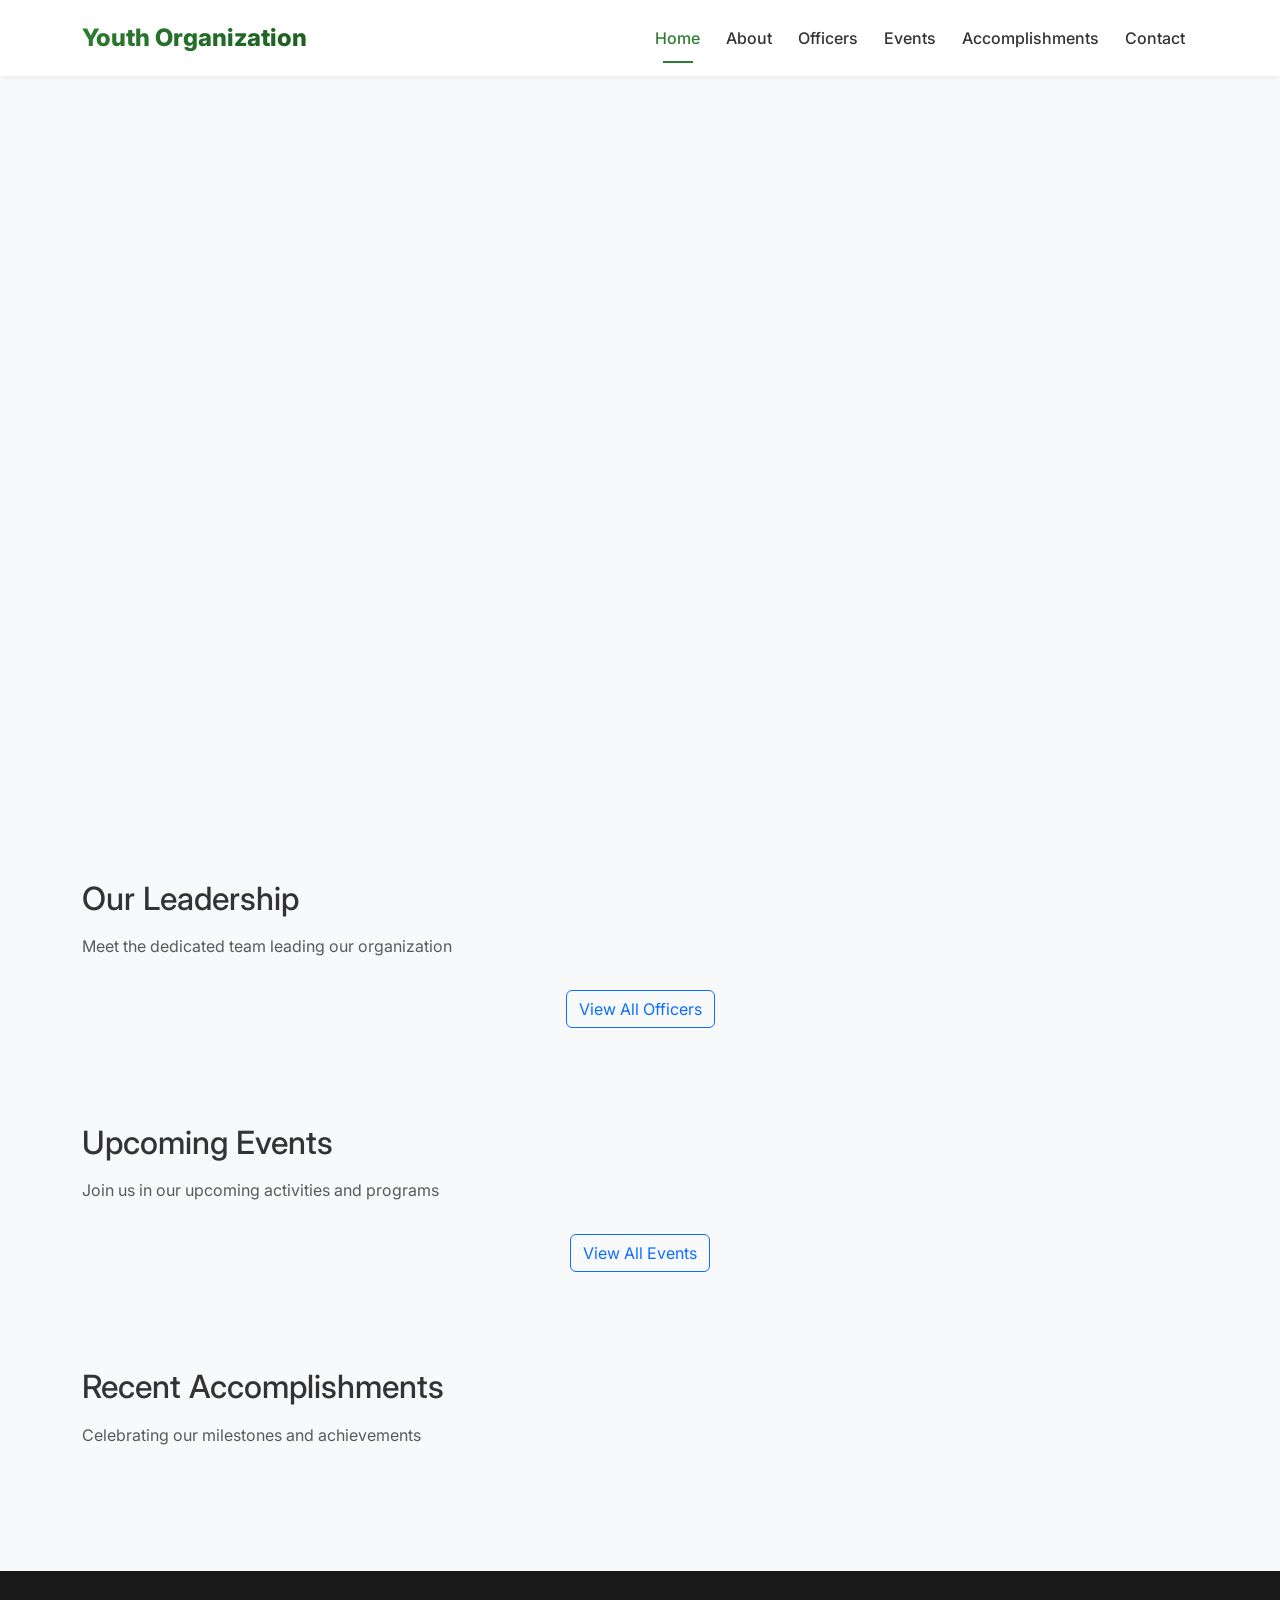
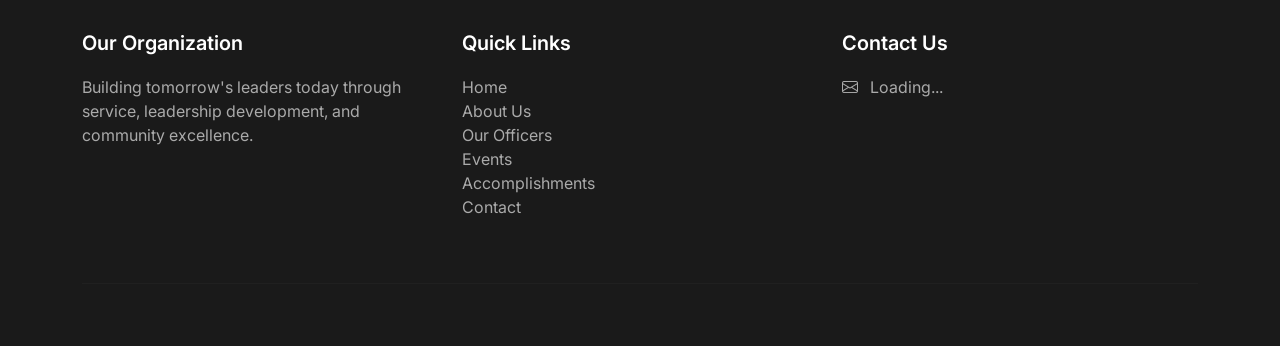
==== index.html @ 24eb082f "Initial website - SVHYO Public Site with 14 officers, 2 events, 1 accomplishment" ====
<!DOCTYPE html>
<html lang="en">
<head>
    <meta charset="UTF-8">
    <meta name="viewport" content="width=device-width, initial-scale=1.0">
    <title id="siteTitle">Youth Organization - Official Website</title>
    <meta name="description" content="Official website of the Youth Organization - Building tomorrow's leaders today">
    <meta name="keywords" content="youth organization, community service, leadership development">
    
    <!-- Bootstrap CSS -->
    <link href="https://cdn.jsdelivr.net/npm/bootstrap@5.1.3/dist/css/bootstrap.min.css" rel="stylesheet">
    <!-- Bootstrap Icons -->
    <link href="https://cdn.jsdelivr.net/npm/bootstrap-icons@1.8.1/font/bootstrap-icons.css" rel="stylesheet">
    <!-- Google Fonts -->
    <link href="https://fonts.googleapis.com/css2?family=Inter:wght@300;400;500;600;700;800&display=swap" rel="stylesheet">
    <!-- Custom CSS -->
    <link href="css/style.css" rel="stylesheet">
</head>
<body>
    <!-- Navigation -->
    <nav class="navbar navbar-expand-lg fixed-top">
        <div class="container">
            <a class="navbar-brand" href="index.html" id="siteBrand">Youth Organization</a>
            <button class="navbar-toggler" type="button" data-bs-toggle="collapse" data-bs-target="#navbarNav">
                <span class="navbar-toggler-icon"></span>
            </button>
            <div class="collapse navbar-collapse" id="navbarNav">
                <ul class="navbar-nav ms-auto">
                    <li class="nav-item"><a class="nav-link active" href="index.html">Home</a></li>
                    <li class="nav-item"><a class="nav-link" href="about.html">About</a></li>
                    <li class="nav-item"><a class="nav-link" href="officers.html">Officers</a></li>
                    <li class="nav-item"><a class="nav-link" href="events.html">Events</a></li>
                    <li class="nav-item"><a class="nav-link" href="accomplishments.html">Accomplishments</a></li>
                    <li class="nav-item"><a class="nav-link" href="contact.html">Contact</a></li>
                </ul>
            </div>
        </div>
    </nav>

    <!-- Hero Section -->
    <section class="hero-section">
        <div class="container text-center">
            <h1 class="display-3 fw-bold mb-4 animate-on-scroll" id="heroTitle">Welcome to Our Organization</h1>
            <p class="lead mb-4 animate-on-scroll" style="max-width: 700px; margin: 0 auto;">Building tomorrow's leaders today through service, leadership development, and community excellence.</p>
            <div class="animate-on-scroll">
                <a href="about.html" class="btn btn-light btn-lg me-3">Learn More</a>
                <a href="contact.html" class="btn btn-outline-light btn-lg">Contact Us</a>
            </div>
        </div>
    </section>

    <!-- Stats Section -->
    <section class="container py-5">
        <div class="row text-center">
            <div class="col-md-3 col-6 mb-4 animate-on-scroll">
                <div class="display-4 fw-bold text-success" id="officerCount">0</div>
                <div class="text-muted">Active Officers</div>
            </div>
            <div class="col-md-3 col-6 mb-4 animate-on-scroll">
                <div class="display-4 fw-bold text-success" id="eventCount">0</div>
                <div class="text-muted">Upcoming Events</div>
            </div>
            <div class="col-md-3 col-6 mb-4 animate-on-scroll">
                <div class="display-4 fw-bold text-success" id="accomplishmentCount">0</div>
                <div class="text-muted">Accomplishments</div>
            </div>
            <div class="col-md-3 col-6 mb-4 animate-on-scroll">
                <div class="display-4 fw-bold text-success">5+</div>
                <div class="text-muted">Years Active</div>
            </div>
        </div>
    </section>

    <!-- About Section -->
    <section class="bg-light py-5">
        <div class="container">
            <div class="row align-items-center">
                <div class="col-md-6 animate-on-scroll">
                    <h2 class="mb-3" id="aboutTitle">About Our Organization</h2>
                    <div class="divider" style="width: 50px; height: 3px; background: var(--primary); margin-bottom: 20px;"></div>
                    <p id="aboutText">Loading...</p>
                    <a href="about.html" class="btn btn-outline-primary mt-3">Read More</a>
                </div>
                <div class="col-md-6 animate-on-scroll">
                    <div class="bg-white rounded p-4 shadow-sm">
                        <h4>Our Mission</h4>
                        <p id="missionText">Loading...</p>
                        <h4 class="mt-4">Our Vision</h4>
                        <p id="visionText">Loading...</p>
                    </div>
                </div>
            </div>
        </div>
    </section>

    <!-- Officers Section -->
    <section class="container py-5">
        <div class="section-title">
            <h2>Our Leadership</h2>
            <div class="divider"></div>
            <p class="text-muted mt-3">Meet the dedicated team leading our organization</p>
        </div>
        <div class="row" id="officersContainer">
            <!-- Officers will be loaded here -->
        </div>
        <div class="text-center mt-3">
            <a href="officers.html" class="btn btn-outline-primary">View All Officers</a>
        </div>
    </section>

    <!-- Upcoming Events Section -->
    <section class="bg-light py-5">
        <div class="container">
            <div class="section-title">
                <h2>Upcoming Events</h2>
                <div class="divider"></div>
                <p class="text-muted mt-3">Join us in our upcoming activities and programs</p>
            </div>
            <div class="row" id="eventsContainer">
                <!-- Events will be loaded here -->
            </div>
            <div class="text-center mt-3">
                <a href="events.html" class="btn btn-outline-primary">View All Events</a>
            </div>
        </div>
    </section>

    <!-- Recent Accomplishments Section -->
    <section class="container py-5">
        <div class="section-title">
            <h2>Recent Accomplishments</h2>
            <div class="divider"></div>
            <p class="text-muted mt-3">Celebrating our milestones and achievements</p>
        </div>
        <div class="row" id="accomplishmentsContainer">
            <!-- Accomplishments will be loaded here -->
        </div>
    </section>

    <!-- Footer -->
    <footer class="footer">
        <div class="container">
            <div class="row">
                <div class="col-md-4 mb-4">
                    <h5 id="footerName">Our Organization</h5>
                    <p>Building tomorrow's leaders today through service, leadership development, and community excellence.</p>
                </div>
                <div class="col-md-4 mb-4">
                    <h5>Quick Links</h5>
                    <ul class="list-unstyled">
                        <li><a href="index.html">Home</a></li>
                        <li><a href="about.html">About Us</a></li>
                        <li><a href="officers.html">Our Officers</a></li>
                        <li><a href="events.html">Events</a></li>
                        <li><a href="accomplishments.html">Accomplishments</a></li>
                        <li><a href="contact.html">Contact</a></li>
                    </ul>
                </div>
                <div class="col-md-4 mb-4">
                    <h5>Contact Us</h5>
                    <ul class="list-unstyled" id="contactInfo">
                        <li><i class="bi bi-envelope me-2"></i> Loading...</li>
                    </ul>
                    <div class="social-links mt-3" id="socialLinks"></div>
                </div>
            </div>
            <hr class="mt-4" style="border-color: #333;">
            <div class="text-center pt-3">
                <p class="mb-0" id="copyright"></p>
            </div>
        </div>
    </footer>

    <!-- Scroll to Top Button -->
    <button class="scroll-top" id="scrollTop">
        <i class="bi bi-arrow-up"></i>
    </button>

    <!-- Bootstrap JS -->
    <script src="https://cdn.jsdelivr.net/npm/bootstrap@5.1.3/dist/js/bootstrap.bundle.min.js"></script>
    <!-- Custom JS -->
    <script src="js/main.js"></script>
</body>
</html>
---- css/style.css ----
/* ============================================
   MODERN PUBLIC WEBSITE - SVHYO
   ============================================ */

:root {
    --primary: #2e7d32;
    --primary-dark: #1b5e20;
    --primary-light: #4caf50;
    --primary-rgb: 46, 125, 50;
    --secondary: #ff8f00;
    --secondary-dark: #e65100;
    --dark: #1a1a1a;
    --light: #f8f9fa;
    --gray: #6c757d;
    --white: #ffffff;
    --shadow-sm: 0 2px 4px rgba(0,0,0,0.05);
    --shadow-md: 0 4px 6px rgba(0,0,0,0.07);
    --shadow-lg: 0 10px 15px rgba(0,0,0,0.1);
    --shadow-xl: 0 20px 25px -5px rgba(0,0,0,0.1);
}

* {
    margin: 0;
    padding: 0;
    box-sizing: border-box;
}

body {
    font-family: 'Inter', sans-serif;
    overflow-x: hidden;
    padding-top: 76px;
    background: var(--light);
    color: #333;
}

/* ============================================
   NAVIGATION - MODERN
   ============================================ */
.navbar {
    background: rgba(255,255,255,0.98);
    backdrop-filter: blur(10px);
    box-shadow: var(--shadow-sm);
    transition: all 0.3s ease;
    padding: 15px 0;
}

.navbar.scrolled {
    padding: 10px 0;
    box-shadow: var(--shadow-md);
}

.navbar-brand {
    font-weight: 800;
    font-size: 1.5rem;
    background: linear-gradient(135deg, var(--primary), var(--primary-dark));
    -webkit-background-clip: text;
    background-clip: text;
    color: transparent !important;
}

.navbar-brand img {
    max-height: 45px;
}

.nav-link {
    font-weight: 500;
    transition: all 0.3s;
    color: #333 !important;
    margin: 0 5px;
    position: relative;
}

.nav-link:hover {
    color: var(--primary) !important;
}

.nav-link::after {
    content: '';
    position: absolute;
    bottom: -5px;
    left: 50%;
    transform: translateX(-50%);
    width: 0;
    height: 2px;
    background: var(--primary);
    transition: width 0.3s ease;
}

.nav-link:hover::after,
.nav-link.active::after {
    width: 30px;
}

.nav-link.active {
    color: var(--primary) !important;
}

/* ============================================
   HERO SECTION - MODERN
   ============================================ */
.hero {
    position: relative;
    background: linear-gradient(135deg, var(--primary) 0%, var(--primary-dark) 100%);
    color: white;
    min-height: 80vh;
    display: flex;
    align-items: center;
    overflow: hidden;
}

.hero::before {
    content: '';
    position: absolute;
    top: 0;
    left: 0;
    right: 0;
    bottom: 0;
    background: url('data:image/svg+xml,<svg xmlns="http://www.w3.org/2000/svg" viewBox="0 0 1440 320"><path fill="rgba(255,255,255,0.1)" d="M0,96L48,112C96,128,192,160,288,160C384,160,480,128,576,122.7C672,117,768,139,864,154.7C960,171,1056,181,1152,165.3C1248,149,1344,107,1392,85.3L1440,64L1440,320L1392,320C1344,320,1248,320,1152,320C1056,320,960,320,864,320C768,320,672,320,576,320C480,320,384,320,288,320C192,320,96,320,48,320L0,320Z"></path></svg>') no-repeat bottom;
    background-size: cover;
    opacity: 0.15;
}

.hero h1 {
    font-size: 3.5rem;
    font-weight: 800;
    margin-bottom: 1.5rem;
    animation: fadeInUp 0.8s ease;
}

.hero .lead {
    font-size: 1.25rem;
    opacity: 0.95;
    animation: fadeInUp 0.8s ease 0.1s both;
}

.hero .btn-group {
    animation: fadeInUp 0.8s ease 0.2s both;
}

.btn-light {
    background: white;
    color: var(--primary);
    border: none;
    padding: 12px 30px;
    font-weight: 600;
    border-radius: 50px;
    transition: all 0.3s;
}

.btn-light:hover {
    transform: translateY(-2px);
    box-shadow: var(--shadow-lg);
    background: white;
}

.btn-outline-light {
    border: 2px solid white;
    color: white;
    padding: 10px 28px;
    font-weight: 600;
    border-radius: 50px;
    transition: all 0.3s;
}

.btn-outline-light:hover {
    background: white;
    color: var(--primary);
    transform: translateY(-2px);
}

/* ============================================
   STATS SECTION
   ============================================ */
.stats-section {
    background: white;
    padding: 60px 0;
    margin-top: -30px;
    position: relative;
    z-index: 2;
}

.stat-card {
    text-align: center;
    padding: 20px;
    background: white;
    border-radius: 20px;
    box-shadow: var(--shadow-lg);
    transition: all 0.3s;
}

.stat-card:hover {
    transform: translateY(-5px);
    box-shadow: var(--shadow-xl);
}

.stat-number {
    font-size: 2.5rem;
    font-weight: 800;
    background: linear-gradient(135deg, var(--primary), var(--primary-light));
    -webkit-background-clip: text;
    background-clip: text;
    color: transparent;
}

.stat-label {
    color: var(--gray);
    font-weight: 500;
    margin-top: 8px;
}

/* ============================================
   SECTION HEADERS
   ============================================ */
.section-header {
    text-align: center;
    margin-bottom: 50px;
}

.section-header h2 {
    font-size: 2.5rem;
    font-weight: 700;
    color: #333;
    margin-bottom: 15px;
}

.section-header .divider {
    width: 60px;
    height: 4px;
    background: linear-gradient(90deg, var(--primary), var(--primary-light));
    margin: 0 auto;
    border-radius: 2px;
}

.section-header p {
    color: var(--gray);
    margin-top: 15px;
}

/* ============================================
   OFFICER CARDS
   ============================================ */
.officer-card {
    text-align: center;
    padding: 25px 20px;
    background: white;
    border-radius: 20px;
    box-shadow: var(--shadow-md);
    transition: all 0.3s;
    height: 100%;
}

.officer-card:hover {
    transform: translateY(-5px);
    box-shadow: var(--shadow-xl);
}

.officer-avatar {
    width: 120px;
    height: 120px;
    background: linear-gradient(135deg, var(--primary), var(--primary-light));
    border-radius: 50%;
    display: flex;
    align-items: center;
    justify-content: center;
    margin: 0 auto 15px;
    transition: all 0.3s;
}

.officer-card:hover .officer-avatar {
    transform: scale(1.05);
}

.officer-avatar i {
    font-size: 3rem;
    color: white;
}

.officer-card h5 {
    font-weight: 700;
    margin-top: 15px;
    margin-bottom: 5px;
}

.officer-card .position {
    color: var(--primary);
    font-weight: 600;
    font-size: 0.85rem;
}

/* President Card */
.president-card {
    border: 2px solid var(--secondary);
    position: relative;
    overflow: hidden;
}

.president-card::before {
    content: '⭐';
    position: absolute;
    top: 10px;
    right: 10px;
    font-size: 1.5rem;
}

.president-avatar {
    background: linear-gradient(135deg, #ff8f00, #e65100);
    width: 150px;
    height: 150px;
}

/* Executive Cards */
.exec-card {
    border-left: 4px solid var(--primary);
}

/* ============================================
   EVENT CARDS
   ============================================ */
.event-card {
    background: white;
    border-radius: 20px;
    overflow: hidden;
    box-shadow: var(--shadow-md);
    transition: all 0.3s;
    height: 100%;
}

.event-card:hover {
    transform: translateY(-5px);
    box-shadow: var(--shadow-xl);
}

.event-image {
    height: 200px;
    object-fit: cover;
    width: 100%;
    transition: all 0.5s;
}

.event-card:hover .event-image {
    transform: scale(1.05);
}

.event-placeholder {
    height: 200px;
    background: linear-gradient(135deg, var(--primary-light), var(--primary));
    display: flex;
    align-items: center;
    justify-content: center;
}

.event-date {
    position: absolute;
    top: 15px;
    left: 15px;
    background: var(--primary);
    color: white;
    padding: 5px 12px;
    border-radius: 50px;
    font-size: 0.8rem;
    font-weight: 600;
}

.event-title {
    font-weight: 700;
    margin-bottom: 10px;
}

.event-description {
    color: var(--gray);
    font-size: 0.9rem;
    line-height: 1.5;
}

/* ============================================
   ACCOMPLISHMENT CARDS
   ============================================ */
.accomplishment-card {
    background: white;
    border-radius: 20px;
    overflow: hidden;
    box-shadow: var(--shadow-md);
    transition: all 0.3s;
    height: 100%;
}

.accomplishment-card:hover {
    transform: translateY(-5px);
    box-shadow: var(--shadow-xl);
}

.accomplishment-badge {
    background: linear-gradient(135deg, var(--primary), var(--primary-light));
    color: white;
    padding: 5px 12px;
    border-radius: 50px;
    font-size: 0.75rem;
    font-weight: 600;
}

/* ============================================
   CONTACT SECTION
   ============================================ */
.contact-card {
    background: white;
    border-radius: 20px;
    padding: 30px;
    box-shadow: var(--shadow-lg);
}

.contact-icon {
    width: 50px;
    height: 50px;
    background: rgba(46, 125, 50, 0.1);
    border-radius: 50%;
    display: flex;
    align-items: center;
    justify-content: center;
    margin-right: 15px;
}

.contact-icon i {
    font-size: 1.5rem;
    color: var(--primary);
}

.social-icon {
    width: 40px;
    height: 40px;
    background: var(--light);
    border-radius: 50%;
    display: inline-flex;
    align-items: center;
    justify-content: center;
    margin: 0 5px;
    transition: all 0.3s;
    color: var(--primary);
    text-decoration: none;
}

.social-icon:hover {
    background: var(--primary);
    color: white;
    transform: translateY(-3px);
}

/* ============================================
   FOOTER
   ============================================ */
.footer {
    background: #1a1a1a;
    color: #aaa;
    padding: 60px 0 30px;
    margin-top: 60px;
}

.footer h5 {
    color: white;
    margin-bottom: 20px;
    font-weight: 600;
}

.footer a {
    color: #aaa;
    text-decoration: none;
    transition: all 0.3s;
}

.footer a:hover {
    color: var(--primary);
    padding-left: 5px;
}

.social-links a {
    display: inline-flex;
    width: 38px;
    height: 38px;
    background: rgba(255,255,255,0.1);
    border-radius: 50%;
    align-items: center;
    justify-content: center;
    margin-right: 8px;
    transition: all 0.3s;
    color: white;
}

.social-links a:hover {
    background: var(--primary);
    transform: translateY(-3px);
}

/* ============================================
   SCROLL TO TOP
   ============================================ */
.scroll-top {
    position: fixed;
    bottom: 30px;
    right: 30px;
    width: 45px;
    height: 45px;
    background: var(--primary);
    color: white;
    border-radius: 50%;
    display: flex;
    align-items: center;
    justify-content: center;
    cursor: pointer;
    opacity: 0;
    visibility: hidden;
    transition: all 0.3s;
    z-index: 1000;
    border: none;
    box-shadow: var(--shadow-md);
}

.scroll-top.show {
    opacity: 1;
    visibility: visible;
}

.scroll-top:hover {
    background: var(--primary-dark);
    transform: translateY(-3px);
}

/* ============================================
   ANIMATIONS
   ============================================ */
@keyframes fadeInUp {
    from {
        opacity: 0;
        transform: translateY(30px);
    }
    to {
        opacity: 1;
        transform: translateY(0);
    }
}

.animate-on-scroll {
    opacity: 0;
    transform: translateY(30px);
    transition: all 0.6s ease;
}

.animate-on-scroll.animate {
    opacity: 1;
    transform: translateY(0);
}

/* ============================================
   RESPONSIVE
   ============================================ */
@media (max-width: 768px) {
    body {
        padding-top: 60px;
    }
    
    .hero h1 {
        font-size: 2rem;
    }
    
    .hero .lead {
        font-size: 1rem;
    }
    
    .section-header h2 {
        font-size: 1.8rem;
    }
    
    .stat-number {
        font-size: 1.8rem;
    }
    
    .navbar-brand {
        font-size: 1.2rem;
    }
    
    .officer-avatar {
        width: 80px;
        height: 80px;
    }
    
    .president-avatar {
        width: 100px;
        height: 100px;
    }
    
    .btn-light, .btn-outline-light {
        padding: 8px 20px;
        font-size: 0.9rem;
    }
}

@media (min-width: 769px) and (max-width: 1024px) {
    .hero h1 {
        font-size: 2.5rem;
    }
}
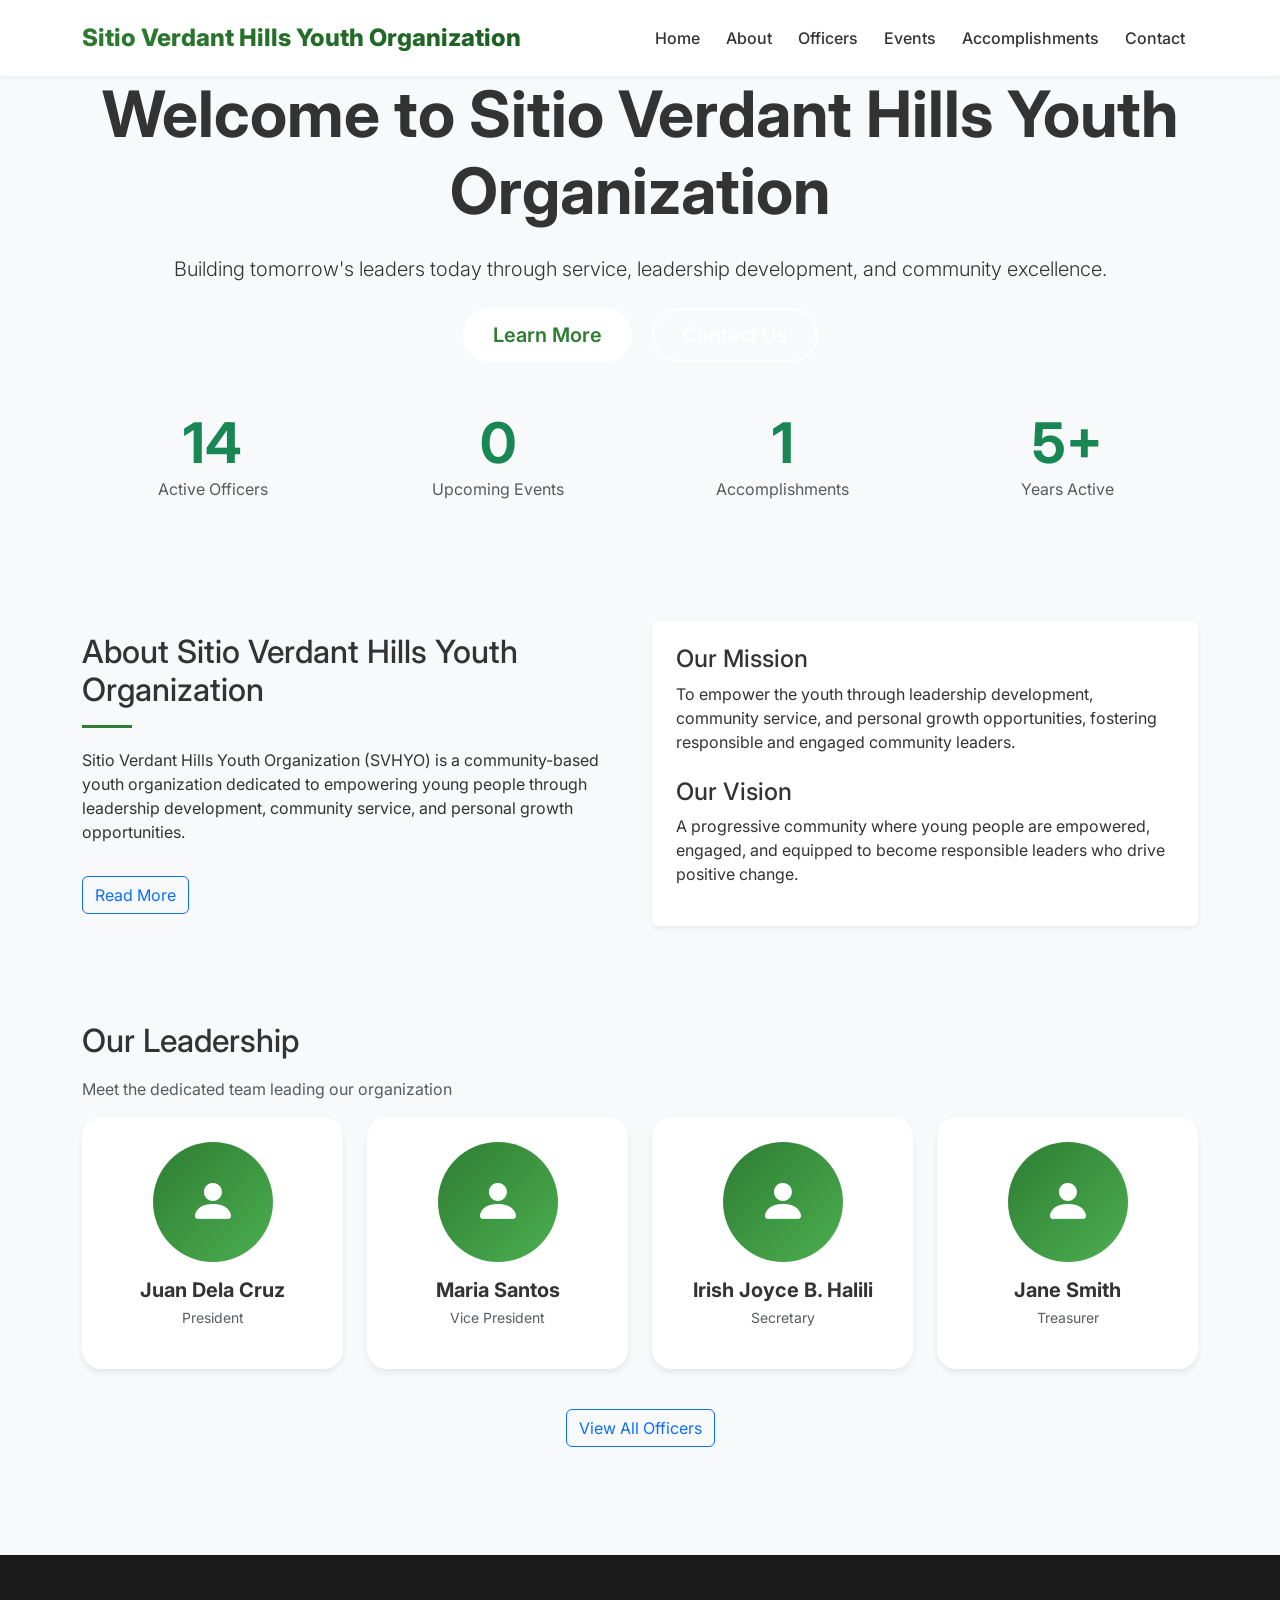
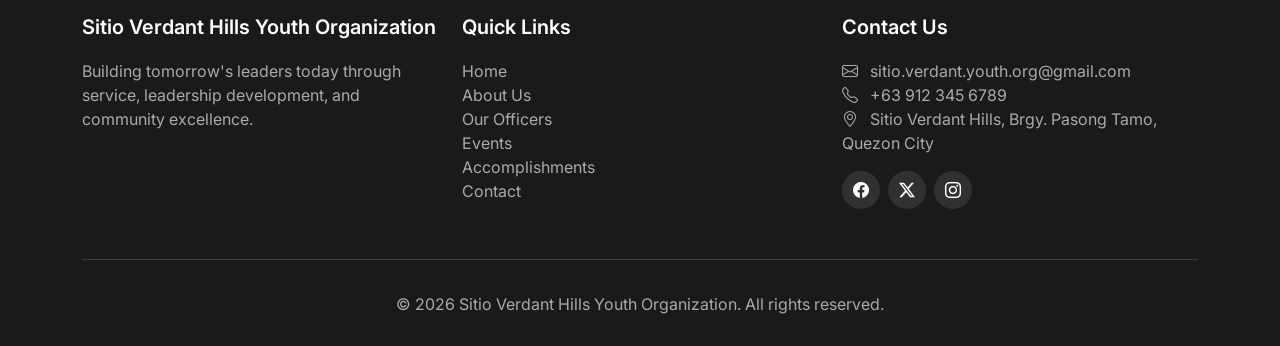
==== commit 07b828ca: "Update all pages to load data from JSON files" ====
--- a/index.html
+++ b/index.html
@@ -3,21 +3,15 @@
 <head>
     <meta charset="UTF-8">
     <meta name="viewport" content="width=device-width, initial-scale=1.0">
-    <title id="siteTitle">Youth Organization - Official Website</title>
-    <meta name="description" content="Official website of the Youth Organization - Building tomorrow's leaders today">
-    <meta name="keywords" content="youth organization, community service, leadership development">
+    <title id="siteTitle">Youth Organization</title>
+    <meta name="description" content="Official website of the Youth Organization">
     
-    <!-- Bootstrap CSS -->
     <link href="https://cdn.jsdelivr.net/npm/bootstrap@5.1.3/dist/css/bootstrap.min.css" rel="stylesheet">
-    <!-- Bootstrap Icons -->
     <link href="https://cdn.jsdelivr.net/npm/bootstrap-icons@1.8.1/font/bootstrap-icons.css" rel="stylesheet">
-    <!-- Google Fonts -->
     <link href="https://fonts.googleapis.com/css2?family=Inter:wght@300;400;500;600;700;800&display=swap" rel="stylesheet">
-    <!-- Custom CSS -->
     <link href="css/style.css" rel="stylesheet">
 </head>
 <body>
-    <!-- Navigation -->
     <nav class="navbar navbar-expand-lg fixed-top">
         <div class="container">
             <a class="navbar-brand" href="index.html" id="siteBrand">Youth Organization</a>
@@ -26,7 +20,7 @@
             </button>
             <div class="collapse navbar-collapse" id="navbarNav">
                 <ul class="navbar-nav ms-auto">
-                    <li class="nav-item"><a class="nav-link active" href="index.html">Home</a></li>
+                    <li class="nav-item"><a class="nav-link" href="index.html">Home</a></li>
                     <li class="nav-item"><a class="nav-link" href="about.html">About</a></li>
                     <li class="nav-item"><a class="nav-link" href="officers.html">Officers</a></li>
                     <li class="nav-item"><a class="nav-link" href="events.html">Events</a></li>
@@ -37,105 +31,82 @@
         </div>
     </nav>
 
-    <!-- Hero Section -->
-    <section class="hero-section">
-        <div class="container text-center">
-            <h1 class="display-3 fw-bold mb-4 animate-on-scroll" id="heroTitle">Welcome to Our Organization</h1>
-            <p class="lead mb-4 animate-on-scroll" style="max-width: 700px; margin: 0 auto;">Building tomorrow's leaders today through service, leadership development, and community excellence.</p>
-            <div class="animate-on-scroll">
-                <a href="about.html" class="btn btn-light btn-lg me-3">Learn More</a>
-                <a href="contact.html" class="btn btn-outline-light btn-lg">Contact Us</a>
-            </div>
-        </div>
-    </section>
-
-    <!-- Stats Section -->
-    <section class="container py-5">
-        <div class="row text-center">
-            <div class="col-md-3 col-6 mb-4 animate-on-scroll">
-                <div class="display-4 fw-bold text-success" id="officerCount">0</div>
-                <div class="text-muted">Active Officers</div>
-            </div>
-            <div class="col-md-3 col-6 mb-4 animate-on-scroll">
-                <div class="display-4 fw-bold text-success" id="eventCount">0</div>
-                <div class="text-muted">Upcoming Events</div>
-            </div>
-            <div class="col-md-3 col-6 mb-4 animate-on-scroll">
-                <div class="display-4 fw-bold text-success" id="accomplishmentCount">0</div>
-                <div class="text-muted">Accomplishments</div>
-            </div>
-            <div class="col-md-3 col-6 mb-4 animate-on-scroll">
-                <div class="display-4 fw-bold text-success">5+</div>
-                <div class="text-muted">Years Active</div>
-            </div>
-        </div>
-    </section>
-
-    <!-- About Section -->
-    <section class="bg-light py-5">
-        <div class="container">
-            <div class="row align-items-center">
-                <div class="col-md-6 animate-on-scroll">
-                    <h2 class="mb-3" id="aboutTitle">About Our Organization</h2>
-                    <div class="divider" style="width: 50px; height: 3px; background: var(--primary); margin-bottom: 20px;"></div>
-                    <p id="aboutText">Loading...</p>
-                    <a href="about.html" class="btn btn-outline-primary mt-3">Read More</a>
-                </div>
-                <div class="col-md-6 animate-on-scroll">
-                    <div class="bg-white rounded p-4 shadow-sm">
-                        <h4>Our Mission</h4>
-                        <p id="missionText">Loading...</p>
-                        <h4 class="mt-4">Our Vision</h4>
-                        <p id="visionText">Loading...</p>
+    <main>
+        <!-- Hero Section -->
+        <section class="hero-section">
+            <div class="container text-center">
+                <h1 class="display-3 fw-bold mb-4" id="heroTitle">Welcome to Our Organization</h1>
+                <p class="lead mb-4" id="heroText">Building tomorrow's leaders today through service, leadership development, and community excellence.</p>
+                <div>
+                    <a href="about.html" class="btn btn-light btn-lg me-3">Learn More</a>
+                    <a href="contact.html" class="btn btn-outline-light btn-lg">Contact Us</a>
+                </div>
+            </div>
+        </section>
+
+        <!-- Stats Section -->
+        <section class="container py-5">
+            <div class="row text-center">
+                <div class="col-md-3 col-6 mb-4">
+                    <div class="display-4 fw-bold text-success" id="officerCount">0</div>
+                    <div class="text-muted">Active Officers</div>
+                </div>
+                <div class="col-md-3 col-6 mb-4">
+                    <div class="display-4 fw-bold text-success" id="eventCount">0</div>
+                    <div class="text-muted">Upcoming Events</div>
+                </div>
+                <div class="col-md-3 col-6 mb-4">
+                    <div class="display-4 fw-bold text-success" id="accomplishmentCount">0</div>
+                    <div class="text-muted">Accomplishments</div>
+                </div>
+                <div class="col-md-3 col-6 mb-4">
+                    <div class="display-4 fw-bold text-success">5+</div>
+                    <div class="text-muted">Years Active</div>
+                </div>
+            </div>
+        </section>
+
+        <!-- About Section -->
+        <section class="bg-light py-5">
+            <div class="container">
+                <div class="row align-items-center">
+                    <div class="col-md-6">
+                        <h2 class="mb-3" id="aboutTitle">About Our Organization</h2>
+                        <div class="divider" style="width: 50px; height: 3px; background: var(--primary); margin-bottom: 20px;"></div>
+                        <p id="aboutText">Loading...</p>
+                        <a href="about.html" class="btn btn-outline-primary mt-3">Read More</a>
                     </div>
-                </div>
-            </div>
-        </div>
-    </section>
-
-    <!-- Officers Section -->
-    <section class="container py-5">
-        <div class="section-title">
-            <h2>Our Leadership</h2>
-            <div class="divider"></div>
-            <p class="text-muted mt-3">Meet the dedicated team leading our organization</p>
-        </div>
-        <div class="row" id="officersContainer">
-            <!-- Officers will be loaded here -->
-        </div>
-        <div class="text-center mt-3">
-            <a href="officers.html" class="btn btn-outline-primary">View All Officers</a>
-        </div>
-    </section>
-
-    <!-- Upcoming Events Section -->
-    <section class="bg-light py-5">
-        <div class="container">
+                    <div class="col-md-6">
+                        <div class="bg-white rounded p-4 shadow-sm">
+                            <h4>Our Mission</h4>
+                            <p id="missionText">Loading...</p>
+                            <h4 class="mt-4">Our Vision</h4>
+                            <p id="visionText">Loading...</p>
+                        </div>
+                    </div>
+                </div>
+            </div>
+        </section>
+
+        <!-- Officers Section -->
+        <section class="container py-5">
             <div class="section-title">
-                <h2>Upcoming Events</h2>
+                <h2>Our Leadership</h2>
                 <div class="divider"></div>
-                <p class="text-muted mt-3">Join us in our upcoming activities and programs</p>
-            </div>
-            <div class="row" id="eventsContainer">
-                <!-- Events will be loaded here -->
+                <p class="text-muted mt-3">Meet the dedicated team leading our organization</p>
+            </div>
+            <div class="row" id="officersContainer">
+                <div class="col-12 text-center">
+                    <div class="spinner-border text-primary" role="status">
+                        <span class="visually-hidden">Loading...</span>
+                    </div>
+                </div>
             </div>
             <div class="text-center mt-3">
-                <a href="events.html" class="btn btn-outline-primary">View All Events</a>
-            </div>
-        </div>
-    </section>
-
-    <!-- Recent Accomplishments Section -->
-    <section class="container py-5">
-        <div class="section-title">
-            <h2>Recent Accomplishments</h2>
-            <div class="divider"></div>
-            <p class="text-muted mt-3">Celebrating our milestones and achievements</p>
-        </div>
-        <div class="row" id="accomplishmentsContainer">
-            <!-- Accomplishments will be loaded here -->
-        </div>
-    </section>
+                <a href="officers.html" class="btn btn-outline-primary">View All Officers</a>
+            </div>
+        </section>
+    </main>
 
     <!-- Footer -->
     <footer class="footer">
@@ -164,21 +135,170 @@
                     <div class="social-links mt-3" id="socialLinks"></div>
                 </div>
             </div>
-            <hr class="mt-4" style="border-color: #333;">
-            <div class="text-center pt-3">
-                <p class="mb-0" id="copyright"></p>
-            </div>
+            <hr><div class="text-center pt-3"><p class="mb-0" id="copyright"></p></div>
         </div>
     </footer>
 
-    <!-- Scroll to Top Button -->
-    <button class="scroll-top" id="scrollTop">
-        <i class="bi bi-arrow-up"></i>
-    </button>
-
-    <!-- Bootstrap JS -->
+    <button class="scroll-top" id="scrollTop"><i class="bi bi-arrow-up"></i></button>
+
     <script src="https://cdn.jsdelivr.net/npm/bootstrap@5.1.3/dist/js/bootstrap.bundle.min.js"></script>
-    <!-- Custom JS -->
-    <script src="js/main.js"></script>
+    <script>
+        // Main function to load and display data
+        async function loadAndDisplayData() {
+            try {
+                // Load settings
+                const settingsResponse = await fetch('data/settings.json');
+                const settings = await settingsResponse.json();
+                
+                // Load officers
+                const officersResponse = await fetch('data/officers.json');
+                const officers = await officersResponse.json();
+                
+                // Load events
+                const eventsResponse = await fetch('data/events.json');
+                const events = await eventsResponse.json();
+                
+                // Load accomplishments
+                const accomplishmentsResponse = await fetch('data/accomplishments.json');
+                const accomplishments = await accomplishmentsResponse.json();
+                
+                console.log('Settings loaded:', settings);
+                console.log('Officers count:', officers.length);
+                
+                // Update site name everywhere
+                if (settings.site_name && settings.site_name !== 'null') {
+                    document.title = settings.site_name;
+                    const siteBrand = document.getElementById('siteBrand');
+                    const footerName = document.getElementById('footerName');
+                    if (siteBrand) siteBrand.textContent = settings.site_name;
+                    if (footerName) footerName.textContent = settings.site_name;
+                    
+                    const heroTitle = document.getElementById('heroTitle');
+                    if (heroTitle) heroTitle.textContent = `Welcome to ${settings.site_name}`;
+                    
+                    const aboutTitle = document.getElementById('aboutTitle');
+                    if (aboutTitle) aboutTitle.textContent = `About ${settings.site_name}`;
+                }
+                
+                // Update stats
+                const upcomingEvents = events.filter(e => e.start_date && new Date(e.start_date) >= new Date());
+                document.getElementById('officerCount').textContent = officers.length;
+                document.getElementById('eventCount').textContent = upcomingEvents.length;
+                document.getElementById('accomplishmentCount').textContent = accomplishments.length;
+                
+                // Update about, mission, vision
+                const aboutText = document.getElementById('aboutText');
+                const missionText = document.getElementById('missionText');
+                const visionText = document.getElementById('visionText');
+                
+                if (aboutText && settings.about_content && settings.about_content !== 'null') {
+                    aboutText.textContent = settings.about_content;
+                }
+                if (missionText && settings.mission && settings.mission !== 'null') {
+                    missionText.textContent = settings.mission;
+                }
+                if (visionText && settings.vision && settings.vision !== 'null') {
+                    visionText.textContent = settings.vision;
+                }
+                
+                // Update officers (show first 4)
+                const officersContainer = document.getElementById('officersContainer');
+                if (officers.length > 0) {
+                    officersContainer.innerHTML = officers.slice(0, 4).map(officer => `
+                        <div class="col-md-3 col-sm-6 mb-4">
+                            <div class="officer-card text-center">
+                                <div class="officer-avatar"><i class="bi bi-person-fill"></i></div>
+                                <h5 class="mt-3">${escapeHtml(officer.full_name)}</h5>
+                                <p class="text-muted small">${escapeHtml(officer.position)}</p>
+                            </div>
+                        </div>
+                    `).join('');
+                } else {
+                    officersContainer.innerHTML = '<div class="col-12 text-center"><p>No officers found.</p></div>';
+                }
+                
+                // Update footer contact info
+                const contactInfo = document.getElementById('contactInfo');
+                if (contactInfo) {
+                    let contactHtml = '';
+                    if (settings.contact_email && settings.contact_email !== 'null') contactHtml += `<li><i class="bi bi-envelope me-2"></i> ${escapeHtml(settings.contact_email)}</li>`;
+                    if (settings.contact_phone && settings.contact_phone !== 'null') contactHtml += `<li><i class="bi bi-telephone me-2"></i> ${escapeHtml(settings.contact_phone)}</li>`;
+                    if (settings.contact_address && settings.contact_address !== 'null') contactHtml += `<li><i class="bi bi-geo-alt me-2"></i> ${escapeHtml(settings.contact_address)}</li>`;
+                    contactInfo.innerHTML = contactHtml || '<li>No contact info available</li>';
+                }
+                
+                // Update social links
+                const socialLinks = document.getElementById('socialLinks');
+                if (socialLinks) {
+                    let socialHtml = '';
+                    if (settings.social_facebook && settings.social_facebook !== 'null') socialHtml += `<a href="${escapeHtml(settings.social_facebook)}" target="_blank"><i class="bi bi-facebook"></i></a>`;
+                    if (settings.social_twitter && settings.social_twitter !== 'null') socialHtml += `<a href="${escapeHtml(settings.social_twitter)}" target="_blank"><i class="bi bi-twitter-x"></i></a>`;
+                    if (settings.social_instagram && settings.social_instagram !== 'null') socialHtml += `<a href="${escapeHtml(settings.social_instagram)}" target="_blank"><i class="bi bi-instagram"></i></a>`;
+                    socialLinks.innerHTML = socialHtml;
+                }
+                
+                // Update copyright
+                const copyright = document.getElementById('copyright');
+                if (copyright) {
+                    copyright.innerHTML = `&copy; ${new Date().getFullYear()} ${settings.site_name || 'Our Organization'}. All rights reserved.`;
+                }
+                
+                // Initialize scroll animation
+                initScrollAnimation();
+                
+            } catch (error) {
+                console.error('Error loading data:', error);
+                const officersContainer = document.getElementById('officersContainer');
+                if (officersContainer) {
+                    officersContainer.innerHTML = '<div class="col-12 text-center"><p class="text-danger">Error loading data. Please refresh the page.</p></div>';
+                }
+            }
+        }
+        
+        function escapeHtml(text) {
+            if (!text) return '';
+            const div = document.createElement('div');
+            div.textContent = text;
+            return div.innerHTML;
+        }
+        
+        function initNavbar() {
+            window.addEventListener('scroll', function() {
+                const navbar = document.querySelector('.navbar');
+                const scrollTop = document.getElementById('scrollTop');
+                if (window.scrollY > 50) {
+                    navbar?.classList.add('scrolled');
+                    scrollTop?.classList.add('show');
+                } else {
+                    navbar?.classList.remove('scrolled');
+                    scrollTop?.classList.remove('show');
+                }
+            });
+            const scrollTopBtn = document.getElementById('scrollTop');
+            if (scrollTopBtn) {
+                scrollTopBtn.addEventListener('click', function() {
+                    window.scrollTo({ top: 0, behavior: 'smooth' });
+                });
+            }
+        }
+        
+        function initScrollAnimation() {
+            const observer = new IntersectionObserver((entries) => {
+                entries.forEach(entry => {
+                    if (entry.isIntersecting) {
+                        entry.target.classList.add('animate');
+                        observer.unobserve(entry.target);
+                    }
+                });
+            }, { threshold: 0.1, rootMargin: '0px 0px -50px 0px' });
+            document.querySelectorAll('.animate-on-scroll').forEach(el => observer.observe(el));
+        }
+        
+        // Initialize when page loads
+        document.addEventListener('DOMContentLoaded', function() {
+            loadAndDisplayData();
+            initNavbar();
+        });
+    </script>
 </body>
 </html>
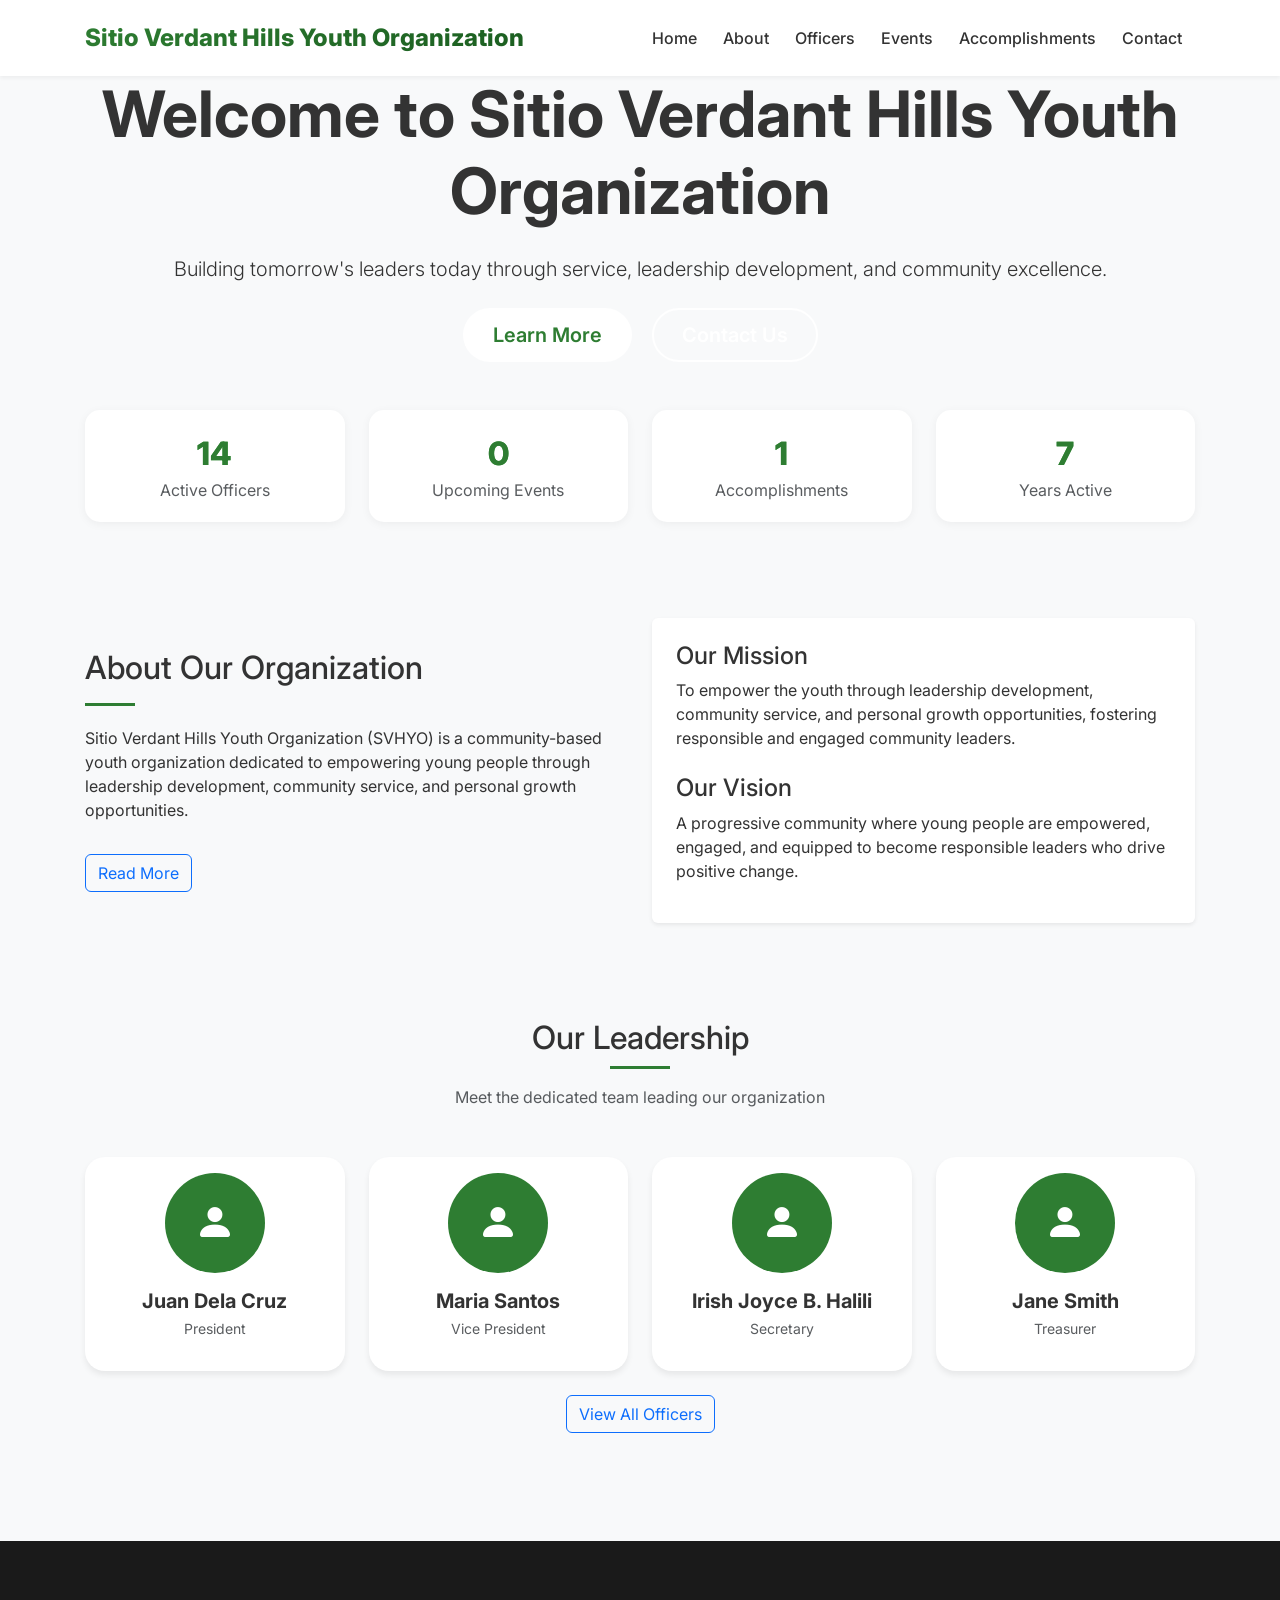
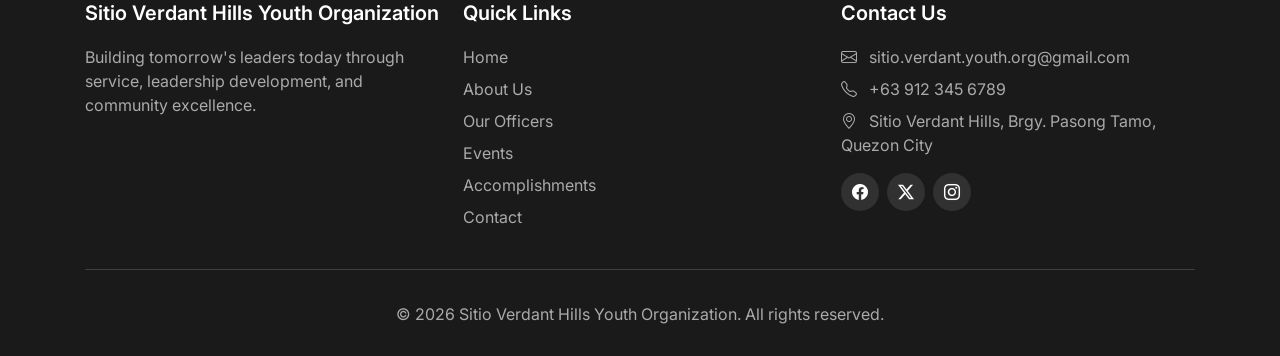
==== commit 0e2ff7dd: "Update website: add founded_year, improve responsive design, fix contact page" ====
--- a/index.html
+++ b/index.html
@@ -2,7 +2,7 @@
 <html lang="en">
 <head>
     <meta charset="UTF-8">
-    <meta name="viewport" content="width=device-width, initial-scale=1.0">
+    <meta name="viewport" content="width=device-width, initial-scale=1.0, user-scalable=yes">
     <title id="siteTitle">Youth Organization</title>
     <meta name="description" content="Official website of the Youth Organization">
     
@@ -10,6 +10,74 @@
     <link href="https://cdn.jsdelivr.net/npm/bootstrap-icons@1.8.1/font/bootstrap-icons.css" rel="stylesheet">
     <link href="https://fonts.googleapis.com/css2?family=Inter:wght@300;400;500;600;700;800&display=swap" rel="stylesheet">
     <link href="css/style.css" rel="stylesheet">
+    <style>
+        /* Mobile responsive fixes */
+        @media (max-width: 768px) {
+            .hero-section {
+                min-height: 50vh;
+                padding: 60px 0;
+            }
+            .hero-section h1 {
+                font-size: 1.8rem;
+            }
+            .hero-section .lead {
+                font-size: 1rem;
+            }
+            .stats-section .stat-number {
+                font-size: 1.5rem;
+            }
+            .officer-card {
+                margin-bottom: 20px;
+            }
+            .footer .row {
+                text-align: center;
+            }
+            .footer .social-links {
+                justify-content: center;
+            }
+        }
+        
+        /* Stats cards styling */
+        .stat-card {
+            background: white;
+            border-radius: 15px;
+            padding: 20px;
+            box-shadow: 0 2px 10px rgba(0,0,0,0.05);
+            transition: transform 0.3s;
+        }
+        .stat-card:hover {
+            transform: translateY(-5px);
+        }
+        .stat-number {
+            font-size: 2rem;
+            font-weight: 800;
+            color: var(--primary);
+        }
+        
+        /* Officer card fix */
+        .officer-card {
+            height: 100%;
+            transition: transform 0.3s;
+        }
+        .officer-card:hover {
+            transform: translateY(-5px);
+        }
+        
+        /* Ensure content is visible on mobile */
+        .container {
+            padding-left: 15px;
+            padding-right: 15px;
+        }
+        
+        /* Footer responsive */
+        .footer ul {
+            padding-left: 0;
+        }
+        .footer li {
+            list-style: none;
+            margin-bottom: 8px;
+        }
+    </style>
 </head>
 <body>
     <nav class="navbar navbar-expand-lg fixed-top">
@@ -46,22 +114,30 @@
 
         <!-- Stats Section -->
         <section class="container py-5">
-            <div class="row text-center">
-                <div class="col-md-3 col-6 mb-4">
-                    <div class="display-4 fw-bold text-success" id="officerCount">0</div>
-                    <div class="text-muted">Active Officers</div>
-                </div>
-                <div class="col-md-3 col-6 mb-4">
-                    <div class="display-4 fw-bold text-success" id="eventCount">0</div>
-                    <div class="text-muted">Upcoming Events</div>
-                </div>
-                <div class="col-md-3 col-6 mb-4">
-                    <div class="display-4 fw-bold text-success" id="accomplishmentCount">0</div>
-                    <div class="text-muted">Accomplishments</div>
-                </div>
-                <div class="col-md-3 col-6 mb-4">
-                    <div class="display-4 fw-bold text-success">5+</div>
-                    <div class="text-muted">Years Active</div>
+            <div class="row text-center g-4">
+                <div class="col-6 col-md-3">
+                    <div class="stat-card">
+                        <div class="stat-number" id="officerCount">0</div>
+                        <div class="text-muted">Active Officers</div>
+                    </div>
+                </div>
+                <div class="col-6 col-md-3">
+                    <div class="stat-card">
+                        <div class="stat-number" id="eventCount">0</div>
+                        <div class="text-muted">Upcoming Events</div>
+                    </div>
+                </div>
+                <div class="col-6 col-md-3">
+                    <div class="stat-card">
+                        <div class="stat-number" id="accomplishmentCount">0</div>
+                        <div class="text-muted">Accomplishments</div>
+                    </div>
+                </div>
+                <div class="col-6 col-md-3">
+                    <div class="stat-card">
+                        <div class="stat-number" id="yearsActive">0</div>
+                        <div class="text-muted">Years Active</div>
+                    </div>
                 </div>
             </div>
         </section>
@@ -69,7 +145,7 @@
         <!-- About Section -->
         <section class="bg-light py-5">
             <div class="container">
-                <div class="row align-items-center">
+                <div class="row align-items-center g-4">
                     <div class="col-md-6">
                         <h2 class="mb-3" id="aboutTitle">About Our Organization</h2>
                         <div class="divider" style="width: 50px; height: 3px; background: var(--primary); margin-bottom: 20px;"></div>
@@ -90,19 +166,19 @@
 
         <!-- Officers Section -->
         <section class="container py-5">
-            <div class="section-title">
+            <div class="section-title text-center mb-5">
                 <h2>Our Leadership</h2>
-                <div class="divider"></div>
+                <div class="divider mx-auto" style="width: 60px; height: 3px; background: var(--primary);"></div>
                 <p class="text-muted mt-3">Meet the dedicated team leading our organization</p>
             </div>
-            <div class="row" id="officersContainer">
+            <div class="row g-4" id="officersContainer">
                 <div class="col-12 text-center">
                     <div class="spinner-border text-primary" role="status">
                         <span class="visually-hidden">Loading...</span>
                     </div>
                 </div>
             </div>
-            <div class="text-center mt-3">
+            <div class="text-center mt-4">
                 <a href="officers.html" class="btn btn-outline-primary">View All Officers</a>
             </div>
         </section>
@@ -111,12 +187,12 @@
     <!-- Footer -->
     <footer class="footer">
         <div class="container">
-            <div class="row">
-                <div class="col-md-4 mb-4">
+            <div class="row g-4">
+                <div class="col-md-4">
                     <h5 id="footerName">Our Organization</h5>
                     <p>Building tomorrow's leaders today through service, leadership development, and community excellence.</p>
                 </div>
-                <div class="col-md-4 mb-4">
+                <div class="col-md-4">
                     <h5>Quick Links</h5>
                     <ul class="list-unstyled">
                         <li><a href="index.html">Home</a></li>
@@ -127,7 +203,7 @@
                         <li><a href="contact.html">Contact</a></li>
                     </ul>
                 </div>
-                <div class="col-md-4 mb-4">
+                <div class="col-md-4">
                     <h5>Contact Us</h5>
                     <ul class="list-unstyled" id="contactInfo">
                         <li><i class="bi bi-envelope me-2"></i> Loading...</li>
@@ -135,124 +211,47 @@
                     <div class="social-links mt-3" id="socialLinks"></div>
                 </div>
             </div>
-            <hr><div class="text-center pt-3"><p class="mb-0" id="copyright"></p></div>
+            <hr class="mt-4">
+            <div class="text-center pt-3">
+                <p class="mb-0" id="copyright"></p>
+            </div>
         </div>
     </footer>
 
     <button class="scroll-top" id="scrollTop"><i class="bi bi-arrow-up"></i></button>
 
     <script src="https://cdn.jsdelivr.net/npm/bootstrap@5.1.3/dist/js/bootstrap.bundle.min.js"></script>
+    
     <script>
-        // Main function to load and display data
-        async function loadAndDisplayData() {
+        async function loadData() {
             try {
                 // Load settings
-                const settingsResponse = await fetch('data/settings.json');
-                const settings = await settingsResponse.json();
+                const settingsRes = await fetch('data/settings.json');
+                const settings = await settingsRes.json();
                 
                 // Load officers
-                const officersResponse = await fetch('data/officers.json');
-                const officers = await officersResponse.json();
+                const officersRes = await fetch('data/officers.json');
+                const officers = await officersRes.json();
                 
                 // Load events
-                const eventsResponse = await fetch('data/events.json');
-                const events = await eventsResponse.json();
+                const eventsRes = await fetch('data/events.json');
+                const events = await eventsRes.json();
                 
                 // Load accomplishments
-                const accomplishmentsResponse = await fetch('data/accomplishments.json');
-                const accomplishments = await accomplishmentsResponse.json();
-                
-                console.log('Settings loaded:', settings);
-                console.log('Officers count:', officers.length);
-                
-                // Update site name everywhere
-                if (settings.site_name && settings.site_name !== 'null') {
-                    document.title = settings.site_name;
-                    const siteBrand = document.getElementById('siteBrand');
-                    const footerName = document.getElementById('footerName');
-                    if (siteBrand) siteBrand.textContent = settings.site_name;
-                    if (footerName) footerName.textContent = settings.site_name;
-                    
-                    const heroTitle = document.getElementById('heroTitle');
-                    if (heroTitle) heroTitle.textContent = `Welcome to ${settings.site_name}`;
-                    
-                    const aboutTitle = document.getElementById('aboutTitle');
-                    if (aboutTitle) aboutTitle.textContent = `About ${settings.site_name}`;
-                }
-                
-                // Update stats
-                const upcomingEvents = events.filter(e => e.start_date && new Date(e.start_date) >= new Date());
-                document.getElementById('officerCount').textContent = officers.length;
-                document.getElementById('eventCount').textContent = upcomingEvents.length;
-                document.getElementById('accomplishmentCount').textContent = accomplishments.length;
-                
-                // Update about, mission, vision
-                const aboutText = document.getElementById('aboutText');
-                const missionText = document.getElementById('missionText');
-                const visionText = document.getElementById('visionText');
-                
-                if (aboutText && settings.about_content && settings.about_content !== 'null') {
-                    aboutText.textContent = settings.about_content;
-                }
-                if (missionText && settings.mission && settings.mission !== 'null') {
-                    missionText.textContent = settings.mission;
-                }
-                if (visionText && settings.vision && settings.vision !== 'null') {
-                    visionText.textContent = settings.vision;
-                }
-                
-                // Update officers (show first 4)
-                const officersContainer = document.getElementById('officersContainer');
-                if (officers.length > 0) {
-                    officersContainer.innerHTML = officers.slice(0, 4).map(officer => `
-                        <div class="col-md-3 col-sm-6 mb-4">
-                            <div class="officer-card text-center">
-                                <div class="officer-avatar"><i class="bi bi-person-fill"></i></div>
-                                <h5 class="mt-3">${escapeHtml(officer.full_name)}</h5>
-                                <p class="text-muted small">${escapeHtml(officer.position)}</p>
-                            </div>
-                        </div>
-                    `).join('');
-                } else {
-                    officersContainer.innerHTML = '<div class="col-12 text-center"><p>No officers found.</p></div>';
-                }
-                
-                // Update footer contact info
-                const contactInfo = document.getElementById('contactInfo');
-                if (contactInfo) {
-                    let contactHtml = '';
-                    if (settings.contact_email && settings.contact_email !== 'null') contactHtml += `<li><i class="bi bi-envelope me-2"></i> ${escapeHtml(settings.contact_email)}</li>`;
-                    if (settings.contact_phone && settings.contact_phone !== 'null') contactHtml += `<li><i class="bi bi-telephone me-2"></i> ${escapeHtml(settings.contact_phone)}</li>`;
-                    if (settings.contact_address && settings.contact_address !== 'null') contactHtml += `<li><i class="bi bi-geo-alt me-2"></i> ${escapeHtml(settings.contact_address)}</li>`;
-                    contactInfo.innerHTML = contactHtml || '<li>No contact info available</li>';
-                }
-                
-                // Update social links
-                const socialLinks = document.getElementById('socialLinks');
-                if (socialLinks) {
-                    let socialHtml = '';
-                    if (settings.social_facebook && settings.social_facebook !== 'null') socialHtml += `<a href="${escapeHtml(settings.social_facebook)}" target="_blank"><i class="bi bi-facebook"></i></a>`;
-                    if (settings.social_twitter && settings.social_twitter !== 'null') socialHtml += `<a href="${escapeHtml(settings.social_twitter)}" target="_blank"><i class="bi bi-twitter-x"></i></a>`;
-                    if (settings.social_instagram && settings.social_instagram !== 'null') socialHtml += `<a href="${escapeHtml(settings.social_instagram)}" target="_blank"><i class="bi bi-instagram"></i></a>`;
-                    socialLinks.innerHTML = socialHtml;
-                }
-                
-                // Update copyright
-                const copyright = document.getElementById('copyright');
-                if (copyright) {
-                    copyright.innerHTML = `&copy; ${new Date().getFullYear()} ${settings.site_name || 'Our Organization'}. All rights reserved.`;
-                }
-                
-                // Initialize scroll animation
-                initScrollAnimation();
-                
+                const accRes = await fetch('data/accomplishments.json');
+                const accomplishments = await accRes.json();
+                
+                return { settings, officers, events, accomplishments };
             } catch (error) {
                 console.error('Error loading data:', error);
-                const officersContainer = document.getElementById('officersContainer');
-                if (officersContainer) {
-                    officersContainer.innerHTML = '<div class="col-12 text-center"><p class="text-danger">Error loading data. Please refresh the page.</p></div>';
-                }
-            }
+                return { settings: {}, officers: [], events: [], accomplishments: [] };
+            }
+        }
+        
+        function formatDate(dateString) {
+            if (!dateString) return 'TBA';
+            const date = new Date(dateString);
+            return date.toLocaleDateString('en-US', { month: 'short', day: 'numeric', year: 'numeric' });
         }
         
         function escapeHtml(text) {
@@ -262,43 +261,107 @@
             return div.innerHTML;
         }
         
-        function initNavbar() {
-            window.addEventListener('scroll', function() {
-                const navbar = document.querySelector('.navbar');
-                const scrollTop = document.getElementById('scrollTop');
-                if (window.scrollY > 50) {
-                    navbar?.classList.add('scrolled');
-                    scrollTop?.classList.add('show');
-                } else {
-                    navbar?.classList.remove('scrolled');
-                    scrollTop?.classList.remove('show');
-                }
-            });
-            const scrollTopBtn = document.getElementById('scrollTop');
-            if (scrollTopBtn) {
-                scrollTopBtn.addEventListener('click', function() {
-                    window.scrollTo({ top: 0, behavior: 'smooth' });
-                });
-            }
-        }
-        
-        function initScrollAnimation() {
-            const observer = new IntersectionObserver((entries) => {
-                entries.forEach(entry => {
-                    if (entry.isIntersecting) {
-                        entry.target.classList.add('animate');
-                        observer.unobserve(entry.target);
-                    }
-                });
-            }, { threshold: 0.1, rootMargin: '0px 0px -50px 0px' });
-            document.querySelectorAll('.animate-on-scroll').forEach(el => observer.observe(el));
-        }
-        
-        // Initialize when page loads
-        document.addEventListener('DOMContentLoaded', function() {
-            loadAndDisplayData();
-            initNavbar();
+        async function initHomepage() {
+            const { settings, officers, events, accomplishments } = await loadData();
+            
+            // Update site name
+            if (settings.site_name && settings.site_name !== 'null') {
+                document.title = settings.site_name;
+                const siteBrand = document.getElementById('siteBrand');
+                const footerName = document.getElementById('footerName');
+                if (siteBrand) siteBrand.textContent = settings.site_name;
+                if (footerName) footerName.textContent = settings.site_name;
+                
+                const heroTitle = document.getElementById('heroTitle');
+                if (heroTitle) heroTitle.textContent = `Welcome to ${settings.site_name}`;
+            }
+            
+            // Update stats
+            const today = new Date();
+            const upcomingEvents = events.filter(e => e.start_date && new Date(e.start_date) >= today);
+            
+            document.getElementById('officerCount').textContent = officers.length;
+            document.getElementById('eventCount').textContent = upcomingEvents.length;
+            document.getElementById('accomplishmentCount').textContent = accomplishments.length;
+            
+            // Calculate years active (founded year, default to 2019 if not set)
+            const foundedYear = settings.founded_year || 2019;
+            const currentYear = new Date().getFullYear();
+            const yearsActive = currentYear - foundedYear;
+            document.getElementById('yearsActive').textContent = yearsActive;
+            
+            // Update about section
+            const aboutText = document.getElementById('aboutText');
+            const missionText = document.getElementById('missionText');
+            const visionText = document.getElementById('visionText');
+            
+            if (aboutText) aboutText.textContent = settings.about_content || 'We are a youth organization dedicated to empowering the youth...';
+            if (missionText) missionText.textContent = settings.mission || 'To empower the youth through leadership development...';
+            if (visionText) visionText.textContent = settings.vision || 'A community where young people are empowered...';
+            
+            // Update officers (show first 4)
+            const officersContainer = document.getElementById('officersContainer');
+            if (officers.length > 0) {
+                officersContainer.innerHTML = officers.slice(0, 4).map(officer => `
+                    <div class="col-md-3 col-sm-6">
+                        <div class="officer-card text-center p-3">
+                            <div class="officer-avatar mx-auto" style="width: 100px; height: 100px; background: var(--primary); border-radius: 50%; display: flex; align-items: center; justify-content: center;">
+                                <i class="bi bi-person-fill" style="font-size: 2.5rem; color: white;"></i>
+                            </div>
+                            <h5 class="mt-3">${escapeHtml(officer.full_name)}</h5>
+                            <p class="text-muted small">${escapeHtml(officer.position)}</p>
+                        </div>
+                    </div>
+                `).join('');
+            } else {
+                officersContainer.innerHTML = '<div class="col-12 text-center"><p>No officers found.</p></div>';
+            }
+            
+            // Update footer contact
+            const contactInfo = document.getElementById('contactInfo');
+            if (contactInfo) {
+                let html = '';
+                if (settings.contact_email && settings.contact_email !== 'null') html += `<li><i class="bi bi-envelope me-2"></i> ${escapeHtml(settings.contact_email)}</li>`;
+                if (settings.contact_phone && settings.contact_phone !== 'null') html += `<li><i class="bi bi-telephone me-2"></i> ${escapeHtml(settings.contact_phone)}</li>`;
+                if (settings.contact_address && settings.contact_address !== 'null') html += `<li><i class="bi bi-geo-alt me-2"></i> ${escapeHtml(settings.contact_address)}</li>`;
+                contactInfo.innerHTML = html || '<li>No contact info available</li>';
+            }
+            
+            // Update social links
+            const socialLinks = document.getElementById('socialLinks');
+            if (socialLinks) {
+                let html = '';
+                if (settings.social_facebook && settings.social_facebook !== 'null') html += `<a href="${escapeHtml(settings.social_facebook)}" target="_blank" class="me-2"><i class="bi bi-facebook"></i></a>`;
+                if (settings.social_twitter && settings.social_twitter !== 'null') html += `<a href="${escapeHtml(settings.social_twitter)}" target="_blank" class="me-2"><i class="bi bi-twitter-x"></i></a>`;
+                if (settings.social_instagram && settings.social_instagram !== 'null') html += `<a href="${escapeHtml(settings.social_instagram)}" target="_blank"><i class="bi bi-instagram"></i></a>`;
+                socialLinks.innerHTML = html;
+            }
+            
+            // Update copyright
+            const copyright = document.getElementById('copyright');
+            if (copyright) {
+                copyright.innerHTML = `&copy; ${new Date().getFullYear()} ${settings.site_name || 'Our Organization'}. All rights reserved.`;
+            }
+        }
+        
+        // Navbar scroll effect
+        window.addEventListener('scroll', function() {
+            const navbar = document.querySelector('.navbar');
+            const scrollTop = document.getElementById('scrollTop');
+            if (window.scrollY > 50) {
+                navbar?.classList.add('scrolled');
+                scrollTop?.classList.add('show');
+            } else {
+                navbar?.classList.remove('scrolled');
+                scrollTop?.classList.remove('show');
+            }
         });
+        
+        document.getElementById('scrollTop')?.addEventListener('click', function() {
+            window.scrollTo({ top: 0, behavior: 'smooth' });
+        });
+        
+        document.addEventListener('DOMContentLoaded', initHomepage);
     </script>
 </body>
 </html>
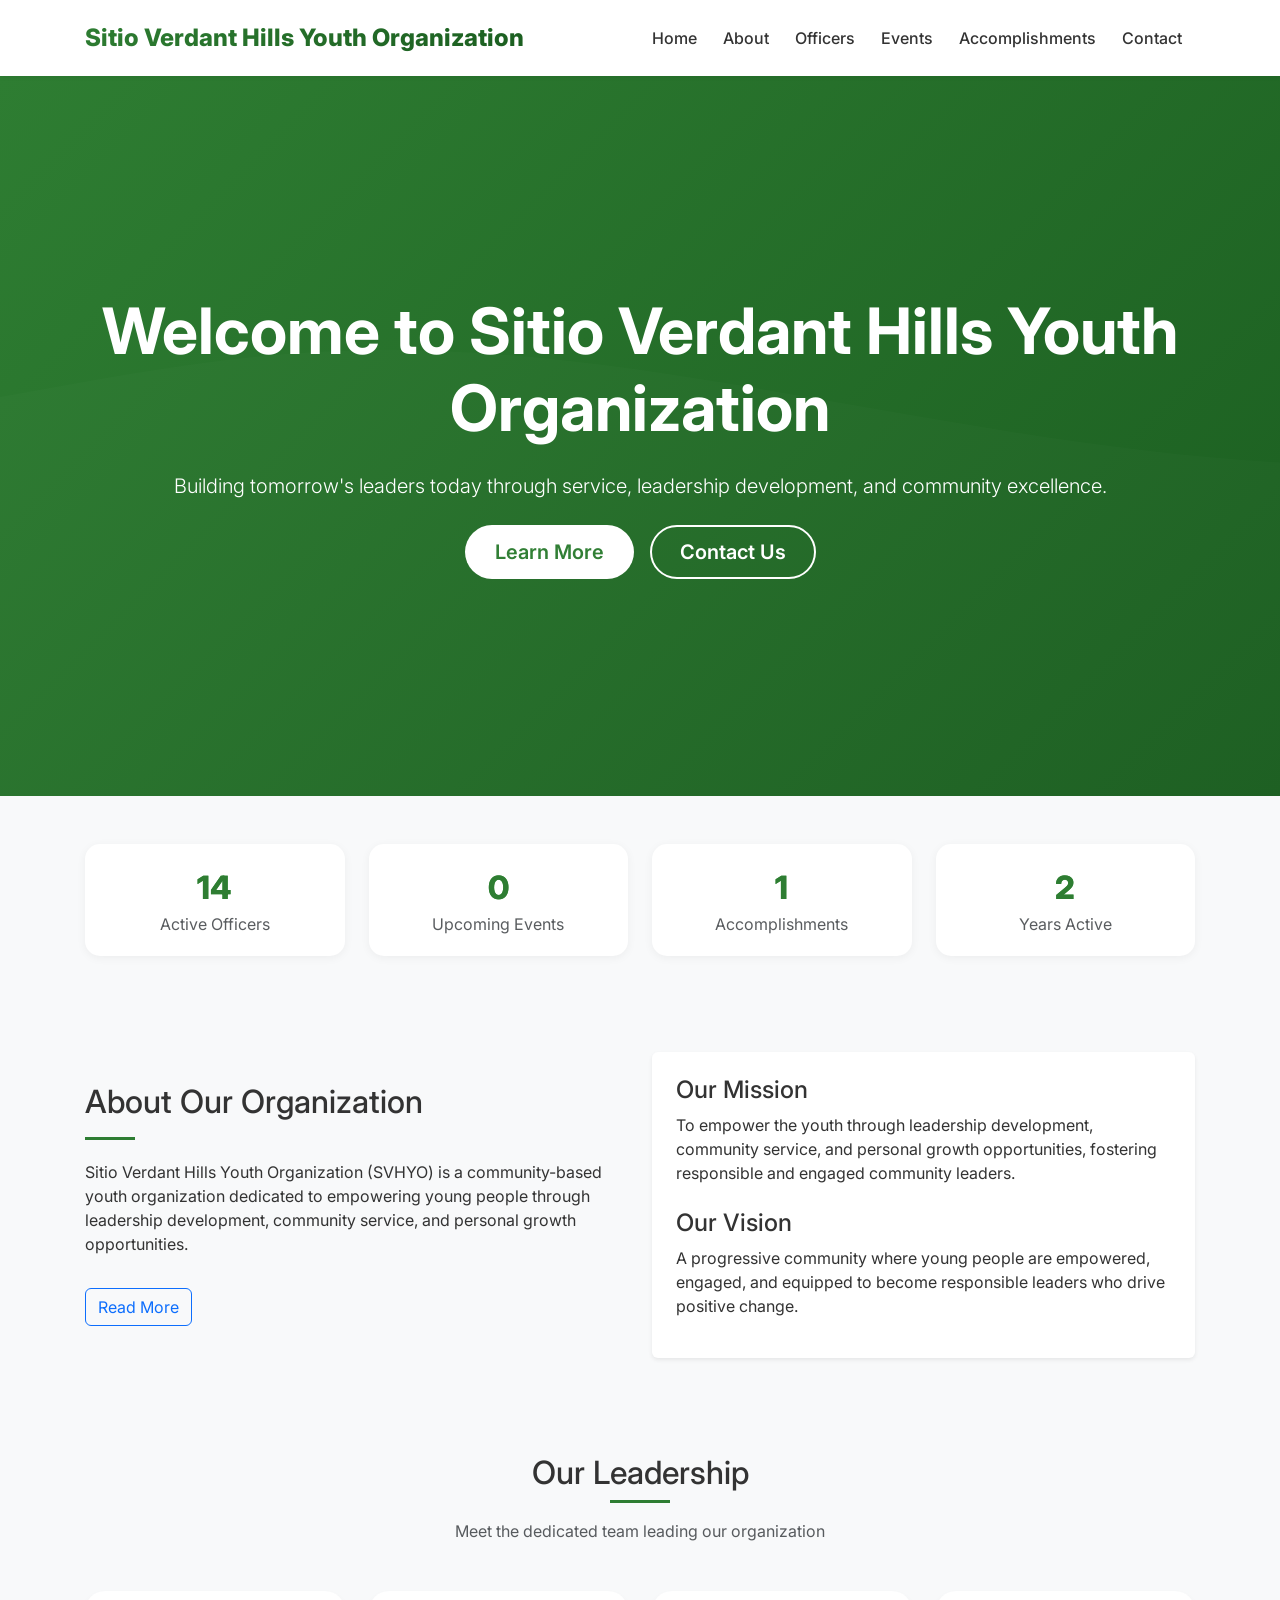
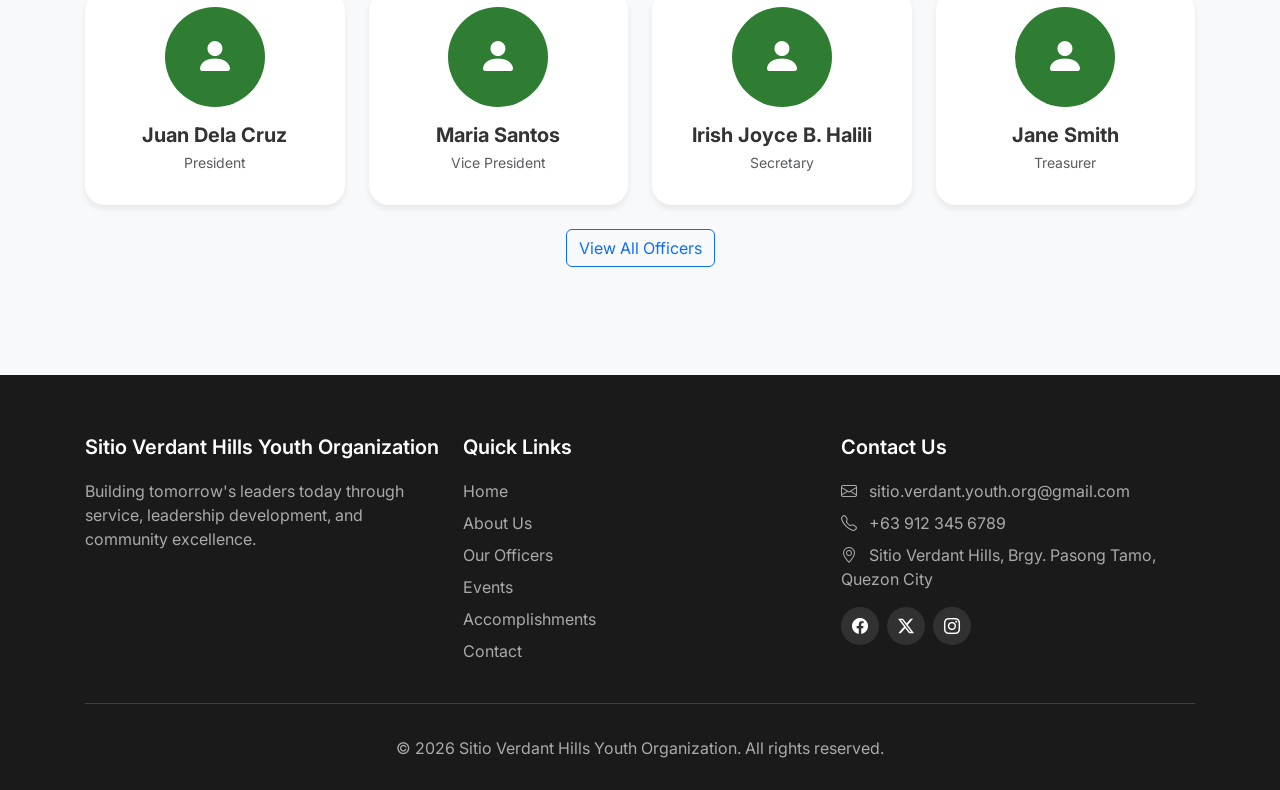
==== commit d5343698: "Fix mobile responsive: buttons now visible on all devices" ====
--- a/index.html
+++ b/index.html
@@ -100,13 +100,12 @@
     </nav>
 
     <main>
-        <!-- Hero Section -->
         <section class="hero-section">
             <div class="container text-center">
                 <h1 class="display-3 fw-bold mb-4" id="heroTitle">Welcome to Our Organization</h1>
                 <p class="lead mb-4" id="heroText">Building tomorrow's leaders today through service, leadership development, and community excellence.</p>
-                <div>
-                    <a href="about.html" class="btn btn-light btn-lg me-3">Learn More</a>
+                <div class="d-flex gap-3 justify-content-center flex-wrap">
+                    <a href="about.html" class="btn btn-light btn-lg">Learn More</a>
                     <a href="contact.html" class="btn btn-outline-light btn-lg">Contact Us</a>
                 </div>
             </div>
--- a/css/style.css
+++ b/css/style.css
@@ -596,4 +596,185 @@
     .hero h1 {
         font-size: 2.5rem;
     }
+}
+
+/* ============================================
+   MOBILE BUTTON FIXES - ADD THIS SECTION
+   ============================================ */
+
+/* Fix hero section buttons on mobile */
+@media (max-width: 768px) {
+    .hero {
+        min-height: 60vh;
+        padding: 40px 0;
+        text-align: center;
+    }
+    
+    .hero h1 {
+        font-size: 1.8rem;
+        margin-bottom: 1rem;
+    }
+    
+    .hero .lead {
+        font-size: 0.95rem;
+        padding: 0 15px;
+    }
+    
+    /* Fix button container */
+    .hero .btn-group,
+    .hero .d-flex {
+        display: flex;
+        flex-direction: column;
+        align-items: center;
+        gap: 12px;
+    }
+    
+    /* Make buttons visible and properly sized */
+    .btn-light,
+    .btn-outline-light {
+        display: inline-block;
+        width: auto;
+        min-width: 160px;
+        padding: 10px 24px;
+        font-size: 0.9rem;
+        margin: 0 !important;
+    }
+    
+    .btn-light {
+        margin-bottom: 5px !important;
+    }
+    
+    /* Fix stats cards on mobile */
+    .stat-card {
+        margin-bottom: 15px;
+        padding: 15px;
+    }
+    
+    .stat-number {
+        font-size: 1.5rem;
+    }
+    
+    .stat-label {
+        font-size: 0.75rem;
+    }
+    
+    /* Fix officer cards on mobile */
+    .officer-card {
+        margin-bottom: 20px;
+        padding: 15px;
+    }
+    
+    .officer-avatar {
+        width: 80px;
+        height: 80px;
+    }
+    
+    .officer-avatar i {
+        font-size: 2rem;
+    }
+    
+    .president-avatar {
+        width: 100px;
+        height: 100px;
+    }
+    
+    /* Fix section padding */
+    .section-header h2 {
+        font-size: 1.5rem;
+    }
+    
+    .container {
+        padding-left: 20px;
+        padding-right: 20px;
+    }
+    
+    /* Fix footer on mobile */
+    .footer {
+        text-align: center;
+    }
+    
+    .footer .social-links {
+        justify-content: center;
+    }
+    
+    .footer a:hover {
+        padding-left: 0;
+    }
+}
+
+/* Extra small devices */
+@media (max-width: 480px) {
+    .hero h1 {
+        font-size: 1.5rem;
+    }
+    
+    .hero .lead {
+        font-size: 0.85rem;
+    }
+    
+    .btn-light,
+    .btn-outline-light {
+        min-width: 140px;
+        padding: 8px 20px;
+        font-size: 0.85rem;
+    }
+    
+    .stat-number {
+        font-size: 1.3rem;
+    }
+    
+    .officer-card h5 {
+        font-size: 0.9rem;
+    }
+    
+    .officer-card .position {
+        font-size: 0.7rem;
+    }
+}
+
+/* Ensure hero section buttons are always visible */
+.hero-section .btn-light,
+.hero-section .btn-outline-light {
+    display: inline-flex;
+    align-items: center;
+    justify-content: center;
+    text-decoration: none;
+}
+
+/* Fix the hero section class names - your HTML uses .hero-section not .hero */
+.hero-section {
+    position: relative;
+    background: linear-gradient(135deg, var(--primary) 0%, var(--primary-dark) 100%);
+    color: white;
+    min-height: 80vh;
+    display: flex;
+    align-items: center;
+    overflow: hidden;
+}
+
+.hero-section::before {
+    content: '';
+    position: absolute;
+    top: 0;
+    left: 0;
+    right: 0;
+    bottom: 0;
+    background: url('data:image/svg+xml,<svg xmlns="http://www.w3.org/2000/svg" viewBox="0 0 1440 320"><path fill="rgba(255,255,255,0.1)" d="M0,96L48,112C96,128,192,160,288,160C384,160,480,128,576,122.7C672,117,768,139,864,154.7C960,171,1056,181,1152,165.3C1248,149,1344,107,1392,85.3L1440,64L1440,320L1392,320C1344,320,1248,320,1152,320C1056,320,960,320,864,320C768,320,672,320,576,320C480,320,384,320,288,320C192,320,96,320,48,320L0,320Z"></path></svg>') no-repeat bottom;
+    background-size: cover;
+    opacity: 0.15;
+}
+
+@media (max-width: 768px) {
+    .hero-section {
+        min-height: 60vh;
+        padding: 60px 0;
+    }
+    
+    .hero-section h1 {
+        font-size: 1.8rem;
+    }
+    
+    .hero-section .lead {
+        font-size: 0.95rem;
+    }
 }
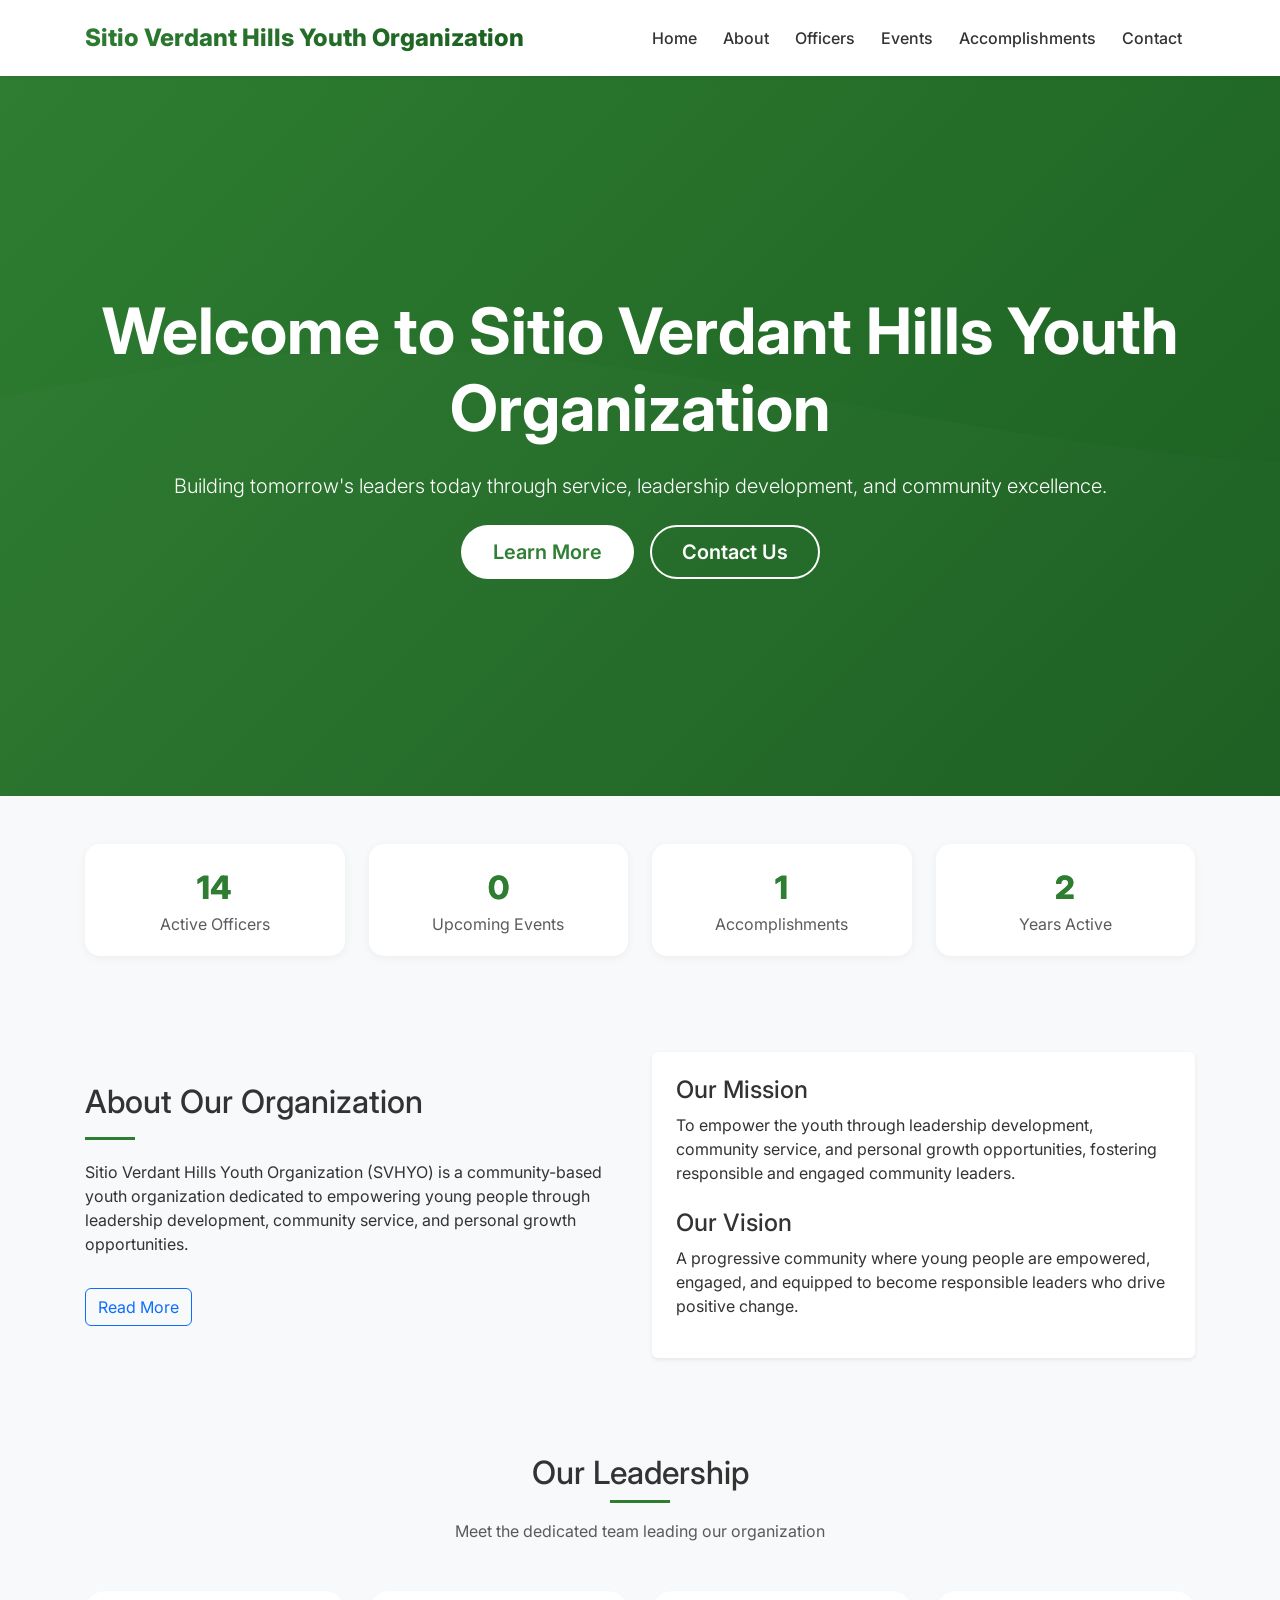
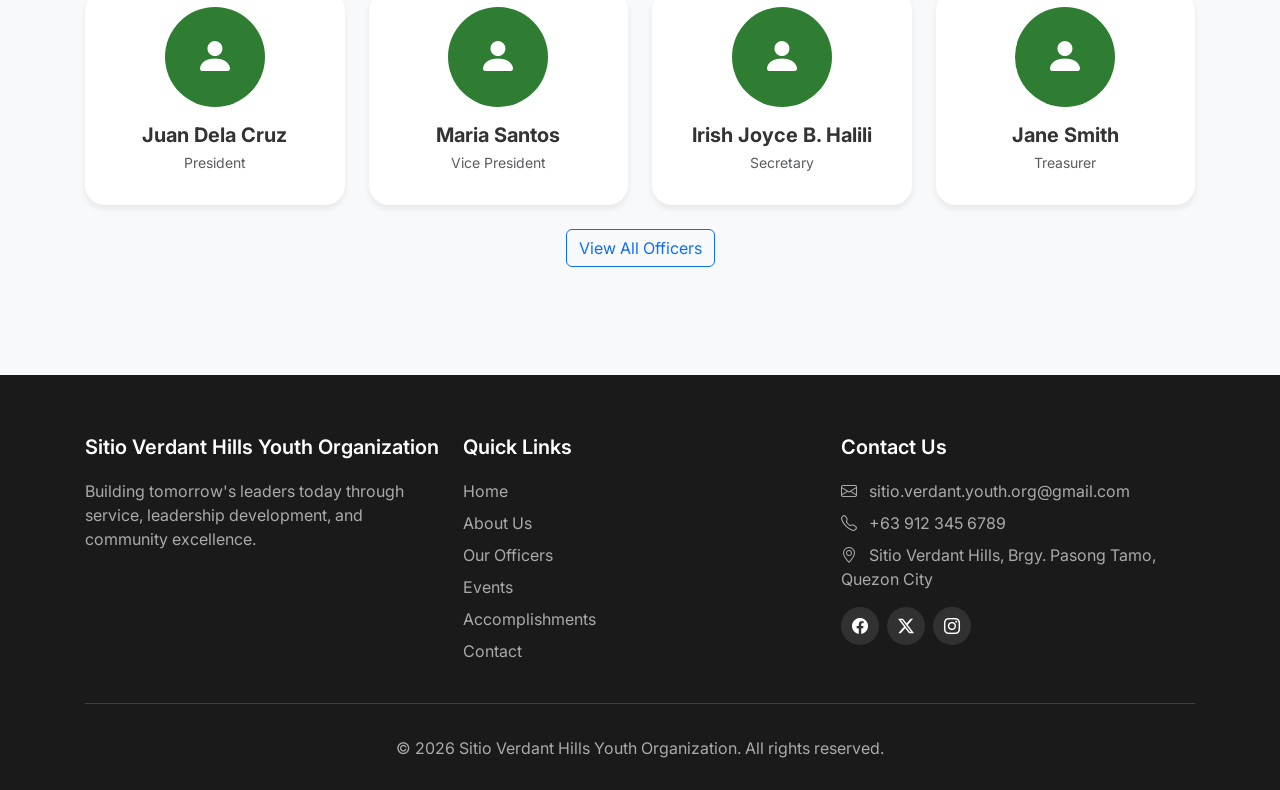
==== commit 2ea970bc: "Fix hero buttons - ensure both Learn More and Contact Us visible on all devices" ====
--- a/index.html
+++ b/index.html
@@ -14,14 +14,28 @@
         /* Mobile responsive fixes */
         @media (max-width: 768px) {
             .hero-section {
-                min-height: 50vh;
-                padding: 60px 0;
+                min-height: 60vh;
+                padding: 80px 20px;
             }
             .hero-section h1 {
                 font-size: 1.8rem;
             }
             .hero-section .lead {
                 font-size: 1rem;
+            }
+            /* Fix buttons on mobile - make them visible and stacked */
+            .hero-buttons-container {
+                display: flex !important;
+                flex-direction: column !important;
+                align-items: center !important;
+                gap: 12px !important;
+                margin-top: 20px;
+            }
+            .hero-buttons-container .btn {
+                display: inline-block !important;
+                width: auto !important;
+                min-width: 160px !important;
+                margin: 0 !important;
             }
             .stats-section .stat-number {
                 font-size: 1.5rem;
@@ -76,6 +90,48 @@
         .footer li {
             list-style: none;
             margin-bottom: 8px;
+        }
+        
+        /* Hero buttons container */
+        .hero-buttons-container {
+            display: flex;
+            justify-content: center;
+            gap: 16px;
+            flex-wrap: wrap;
+            margin-top: 24px;
+        }
+        
+        .hero-buttons-container .btn-light {
+            background: white;
+            color: #2e7d32;
+            padding: 12px 32px;
+            font-weight: 600;
+            border-radius: 50px;
+            transition: all 0.3s;
+            text-decoration: none;
+            border: none;
+        }
+        
+        .hero-buttons-container .btn-outline-light {
+            background: transparent;
+            border: 2px solid white;
+            color: white;
+            padding: 10px 30px;
+            font-weight: 600;
+            border-radius: 50px;
+            transition: all 0.3s;
+            text-decoration: none;
+        }
+        
+        .hero-buttons-container .btn-light:hover {
+            transform: translateY(-2px);
+            box-shadow: 0 5px 15px rgba(0,0,0,0.2);
+        }
+        
+        .hero-buttons-container .btn-outline-light:hover {
+            background: white;
+            color: #2e7d32;
+            transform: translateY(-2px);
         }
     </style>
 </head>
@@ -100,11 +156,12 @@
     </nav>
 
     <main>
+        <!-- Hero Section -->
         <section class="hero-section">
             <div class="container text-center">
                 <h1 class="display-3 fw-bold mb-4" id="heroTitle">Welcome to Our Organization</h1>
                 <p class="lead mb-4" id="heroText">Building tomorrow's leaders today through service, leadership development, and community excellence.</p>
-                <div class="d-flex gap-3 justify-content-center flex-wrap">
+                <div class="hero-buttons-container">
                     <a href="about.html" class="btn btn-light btn-lg">Learn More</a>
                     <a href="contact.html" class="btn btn-outline-light btn-lg">Contact Us</a>
                 </div>
@@ -224,33 +281,19 @@
     <script>
         async function loadData() {
             try {
-                // Load settings
                 const settingsRes = await fetch('data/settings.json');
                 const settings = await settingsRes.json();
-                
-                // Load officers
                 const officersRes = await fetch('data/officers.json');
                 const officers = await officersRes.json();
-                
-                // Load events
                 const eventsRes = await fetch('data/events.json');
                 const events = await eventsRes.json();
-                
-                // Load accomplishments
                 const accRes = await fetch('data/accomplishments.json');
                 const accomplishments = await accRes.json();
-                
                 return { settings, officers, events, accomplishments };
             } catch (error) {
                 console.error('Error loading data:', error);
                 return { settings: {}, officers: [], events: [], accomplishments: [] };
             }
-        }
-        
-        function formatDate(dateString) {
-            if (!dateString) return 'TBA';
-            const date = new Date(dateString);
-            return date.toLocaleDateString('en-US', { month: 'short', day: 'numeric', year: 'numeric' });
         }
         
         function escapeHtml(text) {
@@ -263,19 +306,16 @@
         async function initHomepage() {
             const { settings, officers, events, accomplishments } = await loadData();
             
-            // Update site name
             if (settings.site_name && settings.site_name !== 'null') {
                 document.title = settings.site_name;
                 const siteBrand = document.getElementById('siteBrand');
                 const footerName = document.getElementById('footerName');
                 if (siteBrand) siteBrand.textContent = settings.site_name;
                 if (footerName) footerName.textContent = settings.site_name;
-                
                 const heroTitle = document.getElementById('heroTitle');
                 if (heroTitle) heroTitle.textContent = `Welcome to ${settings.site_name}`;
             }
             
-            // Update stats
             const today = new Date();
             const upcomingEvents = events.filter(e => e.start_date && new Date(e.start_date) >= today);
             
@@ -283,13 +323,11 @@
             document.getElementById('eventCount').textContent = upcomingEvents.length;
             document.getElementById('accomplishmentCount').textContent = accomplishments.length;
             
-            // Calculate years active (founded year, default to 2019 if not set)
             const foundedYear = settings.founded_year || 2019;
             const currentYear = new Date().getFullYear();
             const yearsActive = currentYear - foundedYear;
             document.getElementById('yearsActive').textContent = yearsActive;
             
-            // Update about section
             const aboutText = document.getElementById('aboutText');
             const missionText = document.getElementById('missionText');
             const visionText = document.getElementById('visionText');
@@ -298,7 +336,6 @@
             if (missionText) missionText.textContent = settings.mission || 'To empower the youth through leadership development...';
             if (visionText) visionText.textContent = settings.vision || 'A community where young people are empowered...';
             
-            // Update officers (show first 4)
             const officersContainer = document.getElementById('officersContainer');
             if (officers.length > 0) {
                 officersContainer.innerHTML = officers.slice(0, 4).map(officer => `
@@ -316,7 +353,6 @@
                 officersContainer.innerHTML = '<div class="col-12 text-center"><p>No officers found.</p></div>';
             }
             
-            // Update footer contact
             const contactInfo = document.getElementById('contactInfo');
             if (contactInfo) {
                 let html = '';
@@ -326,7 +362,6 @@
                 contactInfo.innerHTML = html || '<li>No contact info available</li>';
             }
             
-            // Update social links
             const socialLinks = document.getElementById('socialLinks');
             if (socialLinks) {
                 let html = '';
@@ -336,14 +371,12 @@
                 socialLinks.innerHTML = html;
             }
             
-            // Update copyright
             const copyright = document.getElementById('copyright');
             if (copyright) {
                 copyright.innerHTML = `&copy; ${new Date().getFullYear()} ${settings.site_name || 'Our Organization'}. All rights reserved.`;
             }
         }
         
-        // Navbar scroll effect
         window.addEventListener('scroll', function() {
             const navbar = document.querySelector('.navbar');
             const scrollTop = document.getElementById('scrollTop');
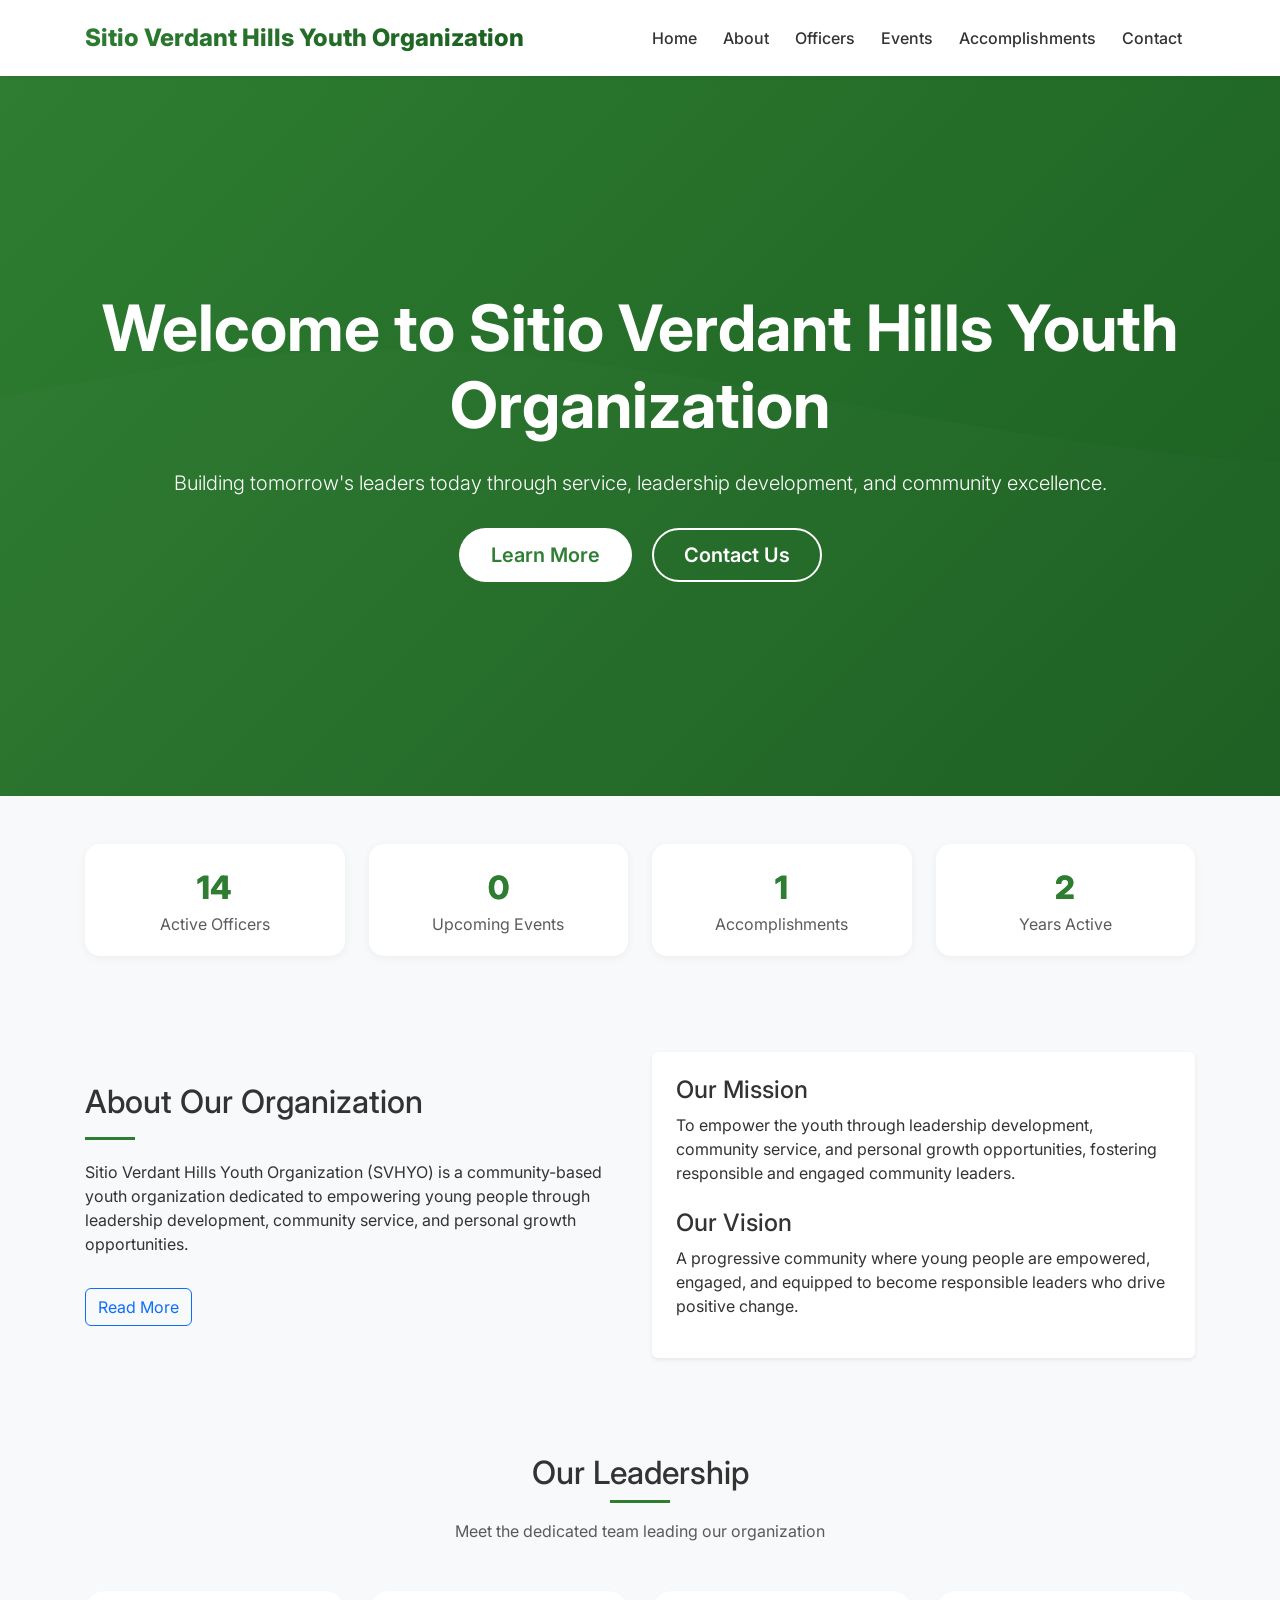
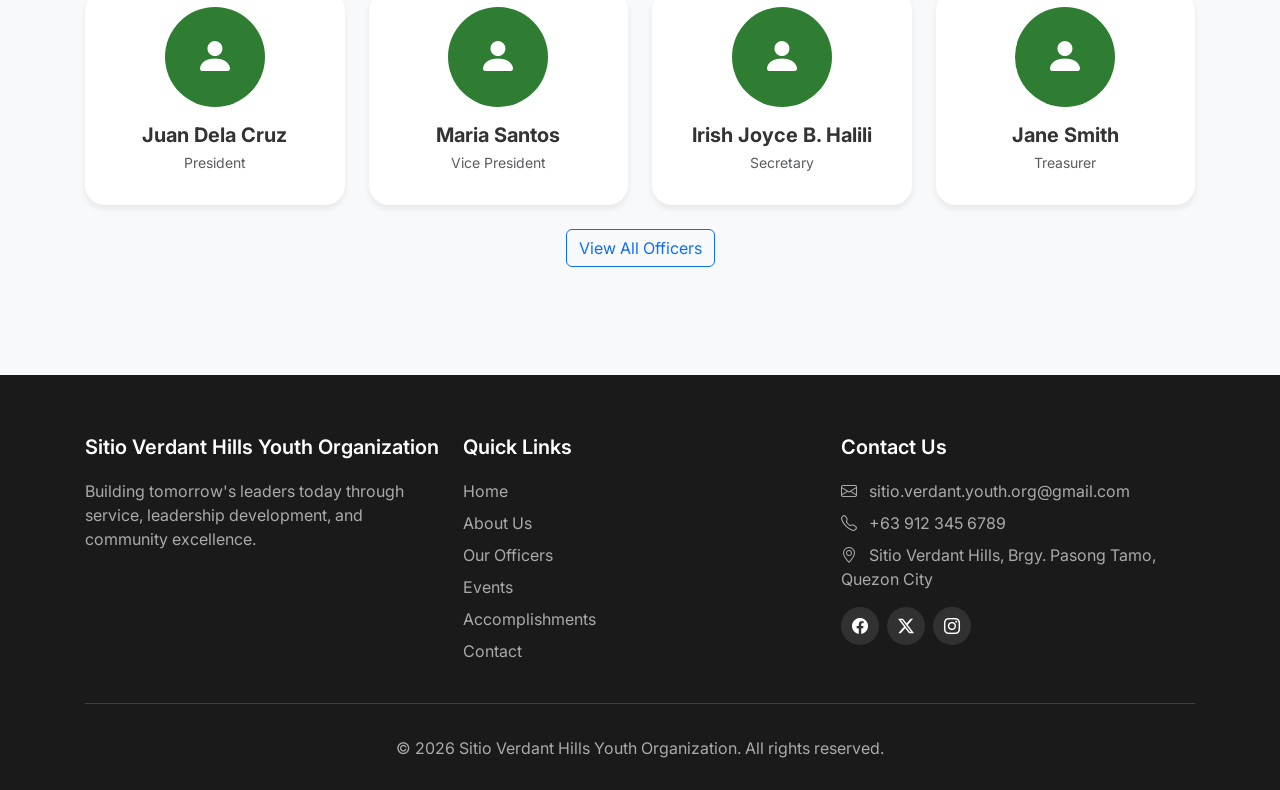
==== commit 469d85af: "Fix mobile buttons - ensure both Learn More and Contact Us visible" ====
--- a/index.html
+++ b/index.html
@@ -15,7 +15,7 @@
         @media (max-width: 768px) {
             .hero-section {
                 min-height: 60vh;
-                padding: 80px 20px;
+                padding: 60px 20px;
             }
             .hero-section h1 {
                 font-size: 1.8rem;
@@ -23,18 +23,20 @@
             .hero-section .lead {
                 font-size: 1rem;
             }
-            /* Fix buttons on mobile - make them visible and stacked */
+            /* FIXED BUTTONS ON MOBILE - GUARANTEED VISIBLE */
             .hero-buttons-container {
                 display: flex !important;
                 flex-direction: column !important;
                 align-items: center !important;
-                gap: 12px !important;
-                margin-top: 20px;
-            }
-            .hero-buttons-container .btn {
+                gap: 15px !important;
+                margin-top: 30px !important;
+                width: 100% !important;
+            }
+            .hero-buttons-container .btn-light,
+            .hero-buttons-container .btn-outline-light {
                 display: inline-block !important;
-                width: auto !important;
-                min-width: 160px !important;
+                width: 200px !important;
+                text-align: center !important;
                 margin: 0 !important;
             }
             .stats-section .stat-number {
@@ -96,9 +98,9 @@
         .hero-buttons-container {
             display: flex;
             justify-content: center;
-            gap: 16px;
+            gap: 20px;
             flex-wrap: wrap;
-            margin-top: 24px;
+            margin-top: 30px;
         }
         
         .hero-buttons-container .btn-light {
@@ -123,15 +125,18 @@
             text-decoration: none;
         }
         
+        .hero-buttons-container .btn-light:hover,
+        .hero-buttons-container .btn-outline-light:hover {
+            transform: translateY(-3px);
+        }
+        
         .hero-buttons-container .btn-light:hover {
-            transform: translateY(-2px);
             box-shadow: 0 5px 15px rgba(0,0,0,0.2);
         }
         
         .hero-buttons-container .btn-outline-light:hover {
             background: white;
             color: #2e7d32;
-            transform: translateY(-2px);
         }
     </style>
 </head>
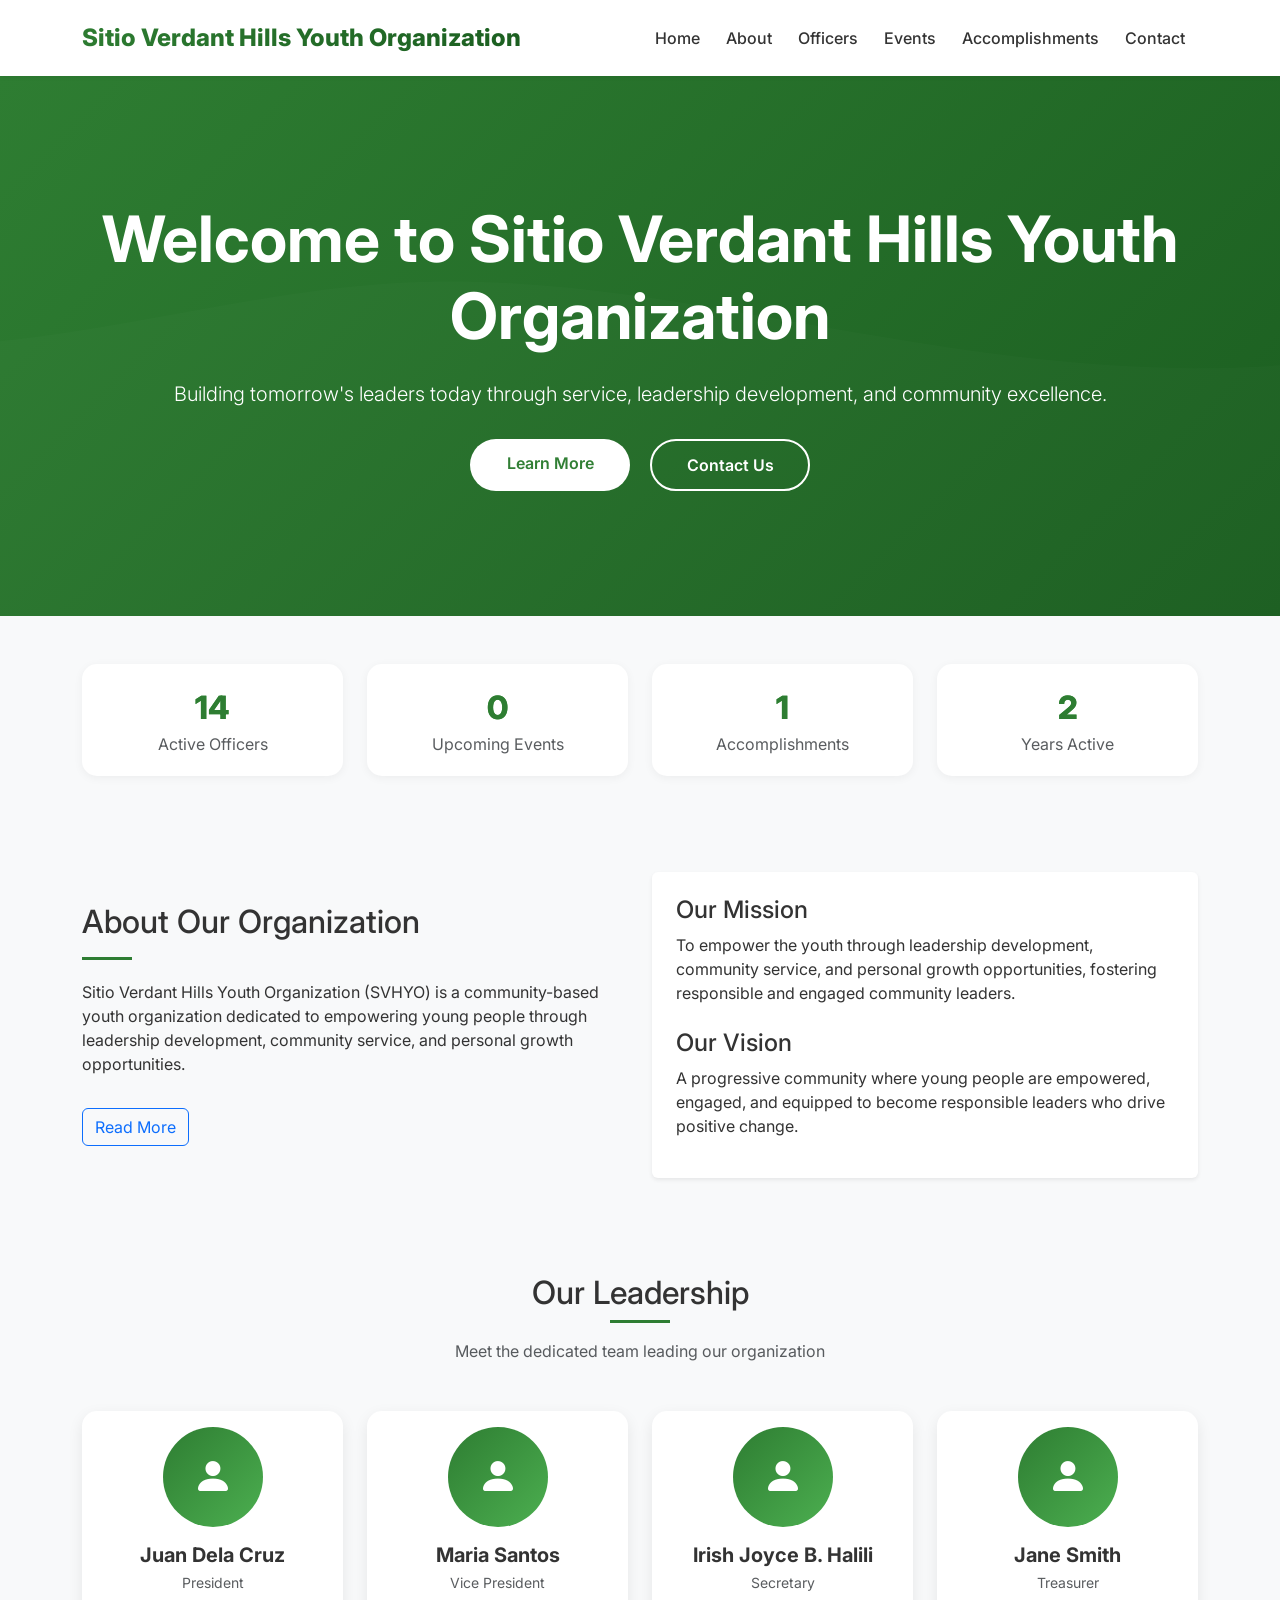
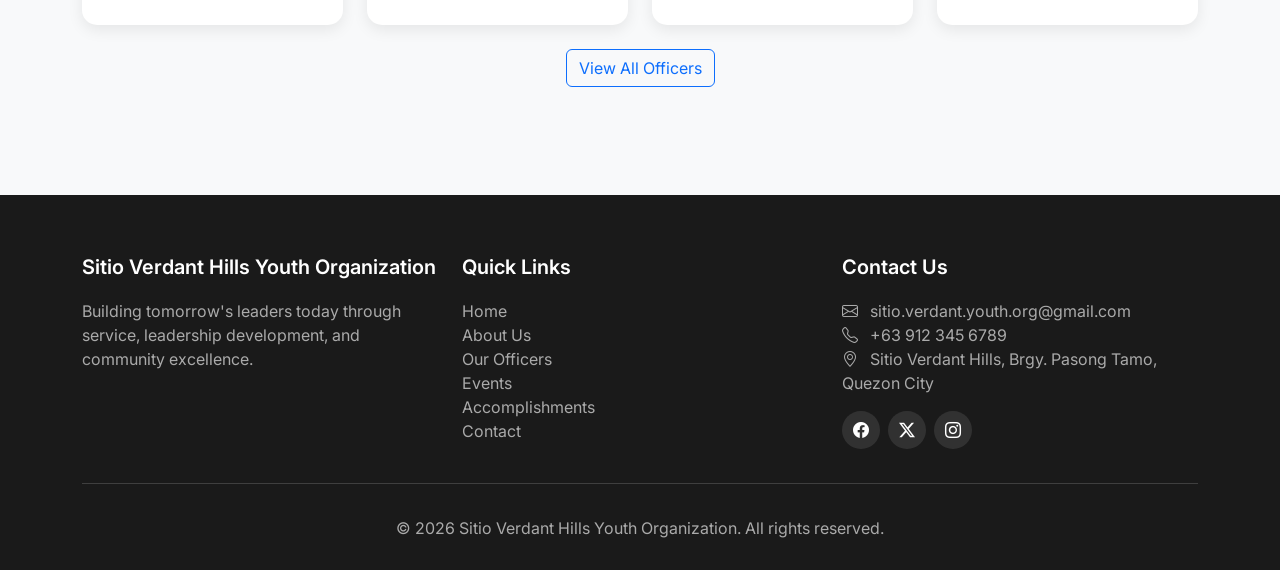
==== commit d21ea3ab: "Fix mobile buttons - using inline styles guaranteed to work" ====
--- a/index.html
+++ b/index.html
@@ -10,135 +10,6 @@
     <link href="https://cdn.jsdelivr.net/npm/bootstrap-icons@1.8.1/font/bootstrap-icons.css" rel="stylesheet">
     <link href="https://fonts.googleapis.com/css2?family=Inter:wght@300;400;500;600;700;800&display=swap" rel="stylesheet">
     <link href="css/style.css" rel="stylesheet">
-    <style>
-        /* Mobile responsive fixes */
-        @media (max-width: 768px) {
-            .hero-section {
-                min-height: 60vh;
-                padding: 60px 20px;
-            }
-            .hero-section h1 {
-                font-size: 1.8rem;
-            }
-            .hero-section .lead {
-                font-size: 1rem;
-            }
-            /* FIXED BUTTONS ON MOBILE - GUARANTEED VISIBLE */
-            .hero-buttons-container {
-                display: flex !important;
-                flex-direction: column !important;
-                align-items: center !important;
-                gap: 15px !important;
-                margin-top: 30px !important;
-                width: 100% !important;
-            }
-            .hero-buttons-container .btn-light,
-            .hero-buttons-container .btn-outline-light {
-                display: inline-block !important;
-                width: 200px !important;
-                text-align: center !important;
-                margin: 0 !important;
-            }
-            .stats-section .stat-number {
-                font-size: 1.5rem;
-            }
-            .officer-card {
-                margin-bottom: 20px;
-            }
-            .footer .row {
-                text-align: center;
-            }
-            .footer .social-links {
-                justify-content: center;
-            }
-        }
-        
-        /* Stats cards styling */
-        .stat-card {
-            background: white;
-            border-radius: 15px;
-            padding: 20px;
-            box-shadow: 0 2px 10px rgba(0,0,0,0.05);
-            transition: transform 0.3s;
-        }
-        .stat-card:hover {
-            transform: translateY(-5px);
-        }
-        .stat-number {
-            font-size: 2rem;
-            font-weight: 800;
-            color: var(--primary);
-        }
-        
-        /* Officer card fix */
-        .officer-card {
-            height: 100%;
-            transition: transform 0.3s;
-        }
-        .officer-card:hover {
-            transform: translateY(-5px);
-        }
-        
-        /* Ensure content is visible on mobile */
-        .container {
-            padding-left: 15px;
-            padding-right: 15px;
-        }
-        
-        /* Footer responsive */
-        .footer ul {
-            padding-left: 0;
-        }
-        .footer li {
-            list-style: none;
-            margin-bottom: 8px;
-        }
-        
-        /* Hero buttons container */
-        .hero-buttons-container {
-            display: flex;
-            justify-content: center;
-            gap: 20px;
-            flex-wrap: wrap;
-            margin-top: 30px;
-        }
-        
-        .hero-buttons-container .btn-light {
-            background: white;
-            color: #2e7d32;
-            padding: 12px 32px;
-            font-weight: 600;
-            border-radius: 50px;
-            transition: all 0.3s;
-            text-decoration: none;
-            border: none;
-        }
-        
-        .hero-buttons-container .btn-outline-light {
-            background: transparent;
-            border: 2px solid white;
-            color: white;
-            padding: 10px 30px;
-            font-weight: 600;
-            border-radius: 50px;
-            transition: all 0.3s;
-            text-decoration: none;
-        }
-        
-        .hero-buttons-container .btn-light:hover,
-        .hero-buttons-container .btn-outline-light:hover {
-            transform: translateY(-3px);
-        }
-        
-        .hero-buttons-container .btn-light:hover {
-            box-shadow: 0 5px 15px rgba(0,0,0,0.2);
-        }
-        
-        .hero-buttons-container .btn-outline-light:hover {
-            background: white;
-            color: #2e7d32;
-        }
-    </style>
 </head>
 <body>
     <nav class="navbar navbar-expand-lg fixed-top">
@@ -161,14 +32,16 @@
     </nav>
 
     <main>
-        <!-- Hero Section -->
-        <section class="hero-section">
+        <!-- Hero Section with INLINE STYLES - guaranteed visible -->
+        <section class="hero-section" style="background: linear-gradient(135deg, #2e7d32, #1b5e20); color: white; min-height: 60vh; display: flex; align-items: center; padding: 80px 0;">
             <div class="container text-center">
                 <h1 class="display-3 fw-bold mb-4" id="heroTitle">Welcome to Our Organization</h1>
                 <p class="lead mb-4" id="heroText">Building tomorrow's leaders today through service, leadership development, and community excellence.</p>
-                <div class="hero-buttons-container">
-                    <a href="about.html" class="btn btn-light btn-lg">Learn More</a>
-                    <a href="contact.html" class="btn btn-outline-light btn-lg">Contact Us</a>
+                
+                <!-- BUTTONS WITH INLINE STYLES - 100% GUARANTEED VISIBLE -->
+                <div style="display: flex; justify-content: center; gap: 20px; flex-wrap: wrap; margin-top: 30px;">
+                    <a href="about.html" style="background-color: white; color: #2e7d32; padding: 12px 32px; border-radius: 50px; text-decoration: none; font-weight: 600; min-width: 160px; display: inline-block;">Learn More</a>
+                    <a href="contact.html" style="background-color: transparent; border: 2px solid white; color: white; padding: 12px 32px; border-radius: 50px; text-decoration: none; font-weight: 600; min-width: 160px; display: inline-block;">Contact Us</a>
                 </div>
             </div>
         </section>
@@ -177,26 +50,26 @@
         <section class="container py-5">
             <div class="row text-center g-4">
                 <div class="col-6 col-md-3">
-                    <div class="stat-card">
-                        <div class="stat-number" id="officerCount">0</div>
+                    <div class="stat-card" style="background: white; border-radius: 15px; padding: 20px; box-shadow: 0 2px 10px rgba(0,0,0,0.05);">
+                        <div class="stat-number" style="font-size: 2rem; font-weight: 800; color: #2e7d32;" id="officerCount">0</div>
                         <div class="text-muted">Active Officers</div>
                     </div>
                 </div>
                 <div class="col-6 col-md-3">
-                    <div class="stat-card">
-                        <div class="stat-number" id="eventCount">0</div>
+                    <div class="stat-card" style="background: white; border-radius: 15px; padding: 20px; box-shadow: 0 2px 10px rgba(0,0,0,0.05);">
+                        <div class="stat-number" style="font-size: 2rem; font-weight: 800; color: #2e7d32;" id="eventCount">0</div>
                         <div class="text-muted">Upcoming Events</div>
                     </div>
                 </div>
                 <div class="col-6 col-md-3">
-                    <div class="stat-card">
-                        <div class="stat-number" id="accomplishmentCount">0</div>
+                    <div class="stat-card" style="background: white; border-radius: 15px; padding: 20px; box-shadow: 0 2px 10px rgba(0,0,0,0.05);">
+                        <div class="stat-number" style="font-size: 2rem; font-weight: 800; color: #2e7d32;" id="accomplishmentCount">0</div>
                         <div class="text-muted">Accomplishments</div>
                     </div>
                 </div>
                 <div class="col-6 col-md-3">
-                    <div class="stat-card">
-                        <div class="stat-number" id="yearsActive">0</div>
+                    <div class="stat-card" style="background: white; border-radius: 15px; padding: 20px; box-shadow: 0 2px 10px rgba(0,0,0,0.05);">
+                        <div class="stat-number" style="font-size: 2rem; font-weight: 800; color: #2e7d32;" id="yearsActive">0</div>
                         <div class="text-muted">Years Active</div>
                     </div>
                 </div>
@@ -209,7 +82,7 @@
                 <div class="row align-items-center g-4">
                     <div class="col-md-6">
                         <h2 class="mb-3" id="aboutTitle">About Our Organization</h2>
-                        <div class="divider" style="width: 50px; height: 3px; background: var(--primary); margin-bottom: 20px;"></div>
+                        <div class="divider" style="width: 50px; height: 3px; background: #2e7d32; margin-bottom: 20px;"></div>
                         <p id="aboutText">Loading...</p>
                         <a href="about.html" class="btn btn-outline-primary mt-3">Read More</a>
                     </div>
@@ -229,7 +102,7 @@
         <section class="container py-5">
             <div class="section-title text-center mb-5">
                 <h2>Our Leadership</h2>
-                <div class="divider mx-auto" style="width: 60px; height: 3px; background: var(--primary);"></div>
+                <div class="divider mx-auto" style="width: 60px; height: 3px; background: #2e7d32;"></div>
                 <p class="text-muted mt-3">Meet the dedicated team leading our organization</p>
             </div>
             <div class="row g-4" id="officersContainer">
@@ -345,8 +218,8 @@
             if (officers.length > 0) {
                 officersContainer.innerHTML = officers.slice(0, 4).map(officer => `
                     <div class="col-md-3 col-sm-6">
-                        <div class="officer-card text-center p-3">
-                            <div class="officer-avatar mx-auto" style="width: 100px; height: 100px; background: var(--primary); border-radius: 50%; display: flex; align-items: center; justify-content: center;">
+                        <div class="officer-card text-center p-3" style="background: white; border-radius: 15px; box-shadow: 0 5px 15px rgba(0,0,0,0.08); height: 100%;">
+                            <div class="officer-avatar mx-auto" style="width: 100px; height: 100px; background: linear-gradient(135deg, #2e7d32, #4caf50); border-radius: 50%; display: flex; align-items: center; justify-content: center;">
                                 <i class="bi bi-person-fill" style="font-size: 2.5rem; color: white;"></i>
                             </div>
                             <h5 class="mt-3">${escapeHtml(officer.full_name)}</h5>
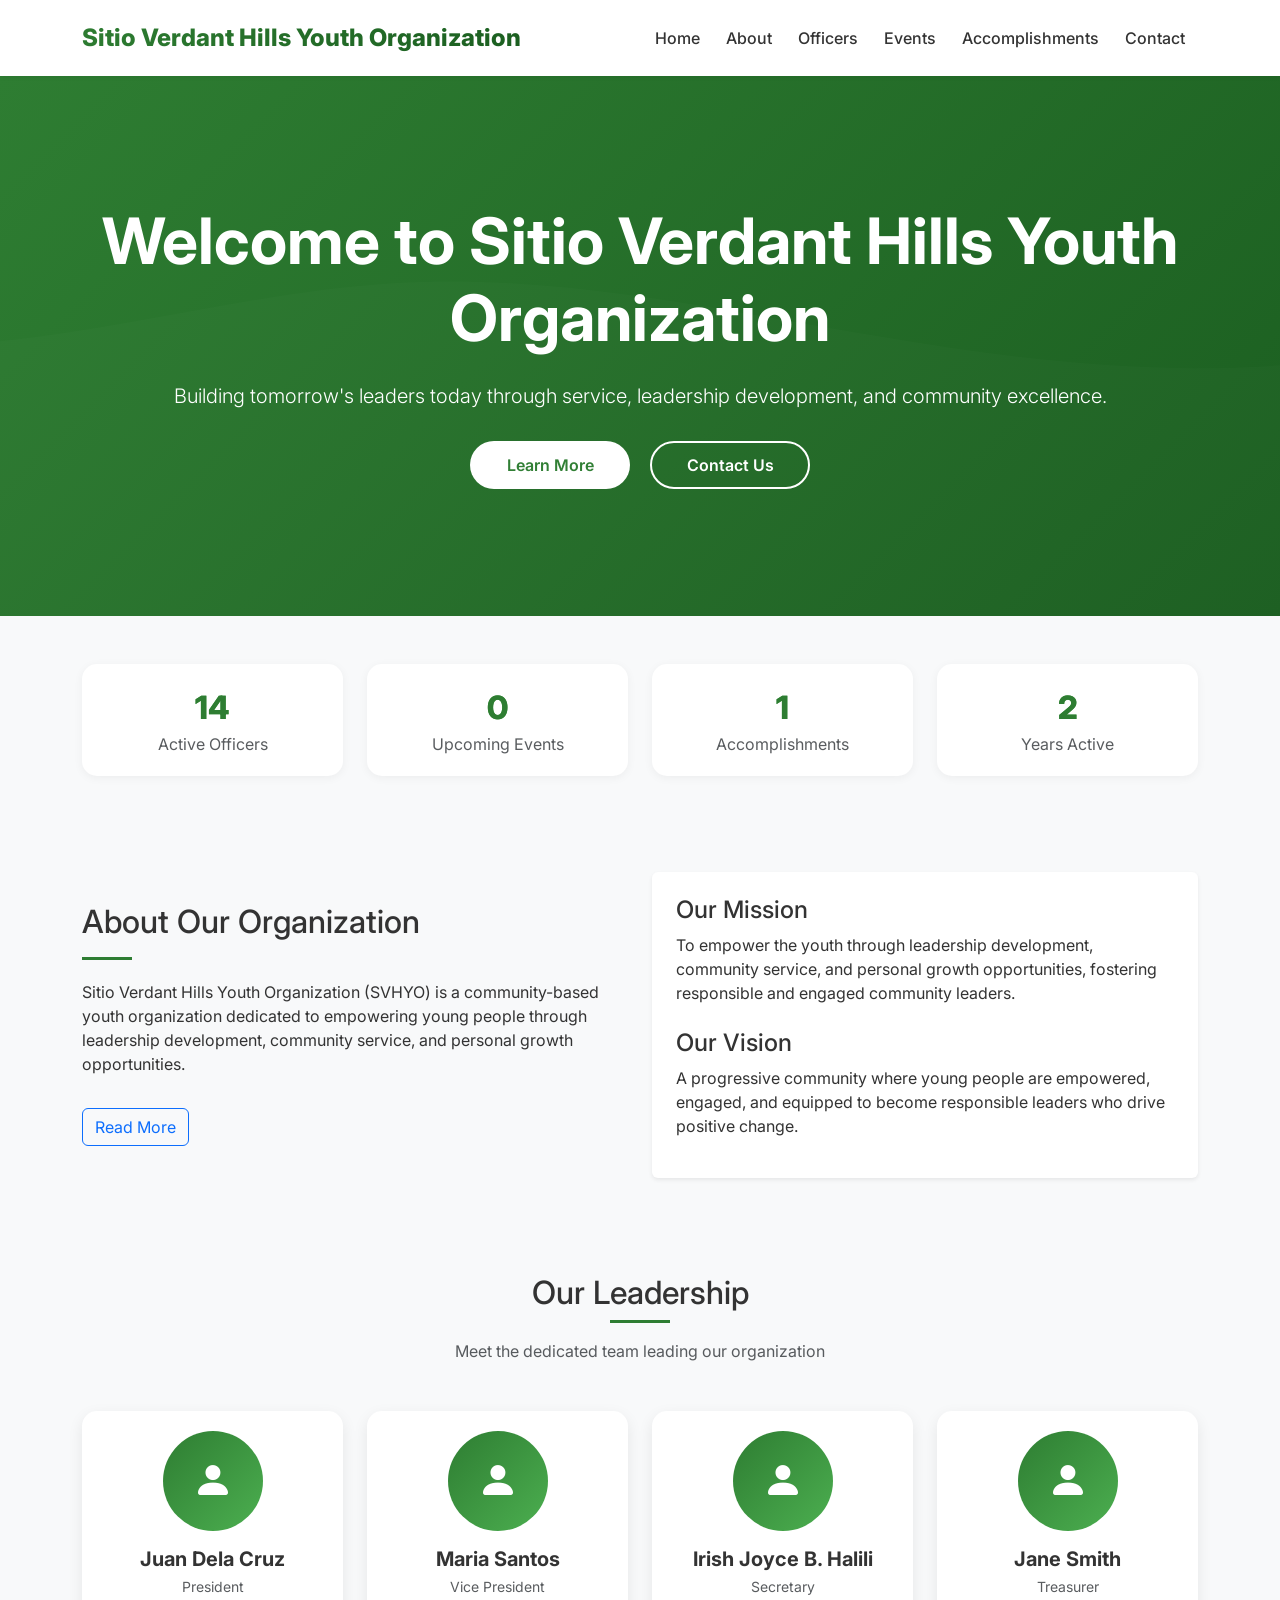
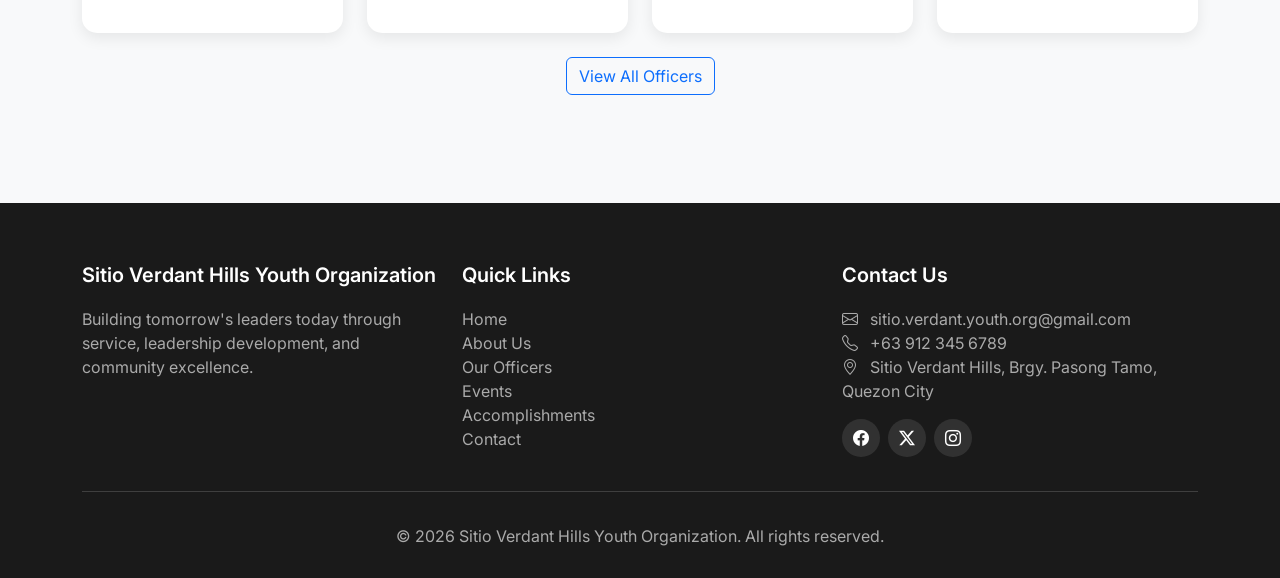
==== commit f535c4a1: "Fix UI: clean CSS organization and visible hamburger menu" ====
--- a/index.html
+++ b/index.html
@@ -10,12 +10,225 @@
     <link href="https://cdn.jsdelivr.net/npm/bootstrap-icons@1.8.1/font/bootstrap-icons.css" rel="stylesheet">
     <link href="https://fonts.googleapis.com/css2?family=Inter:wght@300;400;500;600;700;800&display=swap" rel="stylesheet">
     <link href="css/style.css" rel="stylesheet">
+    
+    <style>
+        /* Custom styles */
+        .hero-section {
+            background: linear-gradient(135deg, #2e7d32, #1b5e20);
+            color: white;
+            min-height: 60vh;
+            display: flex;
+            align-items: center;
+            padding: 80px 0;
+        }
+        
+        .stat-card {
+            background: white;
+            border-radius: 15px;
+            padding: 20px;
+            box-shadow: 0 2px 10px rgba(0,0,0,0.05);
+            transition: transform 0.3s;
+        }
+        
+        .stat-card:hover {
+            transform: translateY(-5px);
+        }
+        
+        .stat-number {
+            font-size: 2rem;
+            font-weight: 800;
+            color: #2e7d32;
+        }
+        
+        .divider {
+            width: 50px;
+            height: 3px;
+            background: #2e7d32;
+            margin-bottom: 20px;
+        }
+        
+        .section-title .divider {
+            width: 60px;
+            height: 3px;
+            background: #2e7d32;
+            margin: 0 auto;
+        }
+        
+        .officer-card {
+            background: white;
+            border-radius: 15px;
+            box-shadow: 0 5px 15px rgba(0,0,0,0.08);
+            transition: all 0.3s;
+            height: 100%;
+            padding: 20px;
+            text-align: center;
+        }
+        
+        .officer-card:hover {
+            transform: translateY(-5px);
+        }
+        
+        .officer-avatar {
+            width: 100px;
+            height: 100px;
+            background: linear-gradient(135deg, #2e7d32, #4caf50);
+            border-radius: 50%;
+            display: flex;
+            align-items: center;
+            justify-content: center;
+            margin: 0 auto;
+        }
+        
+        .officer-avatar i {
+            font-size: 2.5rem;
+            color: white;
+        }
+        
+        /* Hero buttons */
+        .hero-buttons {
+            display: flex;
+            justify-content: center;
+            gap: 20px;
+            flex-wrap: wrap;
+            margin-top: 30px;
+        }
+        
+        .btn-learn-more {
+            background-color: white;
+            color: #2e7d32;
+            padding: 12px 32px;
+            border-radius: 50px;
+            text-decoration: none;
+            font-weight: 600;
+            min-width: 160px;
+            display: inline-block;
+            transition: all 0.3s;
+            border: none;
+        }
+        
+        .btn-contact-us {
+            background-color: transparent;
+            border: 2px solid white;
+            color: white;
+            padding: 10px 30px;
+            border-radius: 50px;
+            text-decoration: none;
+            font-weight: 600;
+            min-width: 160px;
+            display: inline-block;
+            transition: all 0.3s;
+        }
+        
+        .btn-learn-more:hover,
+        .btn-contact-us:hover {
+            transform: translateY(-3px);
+        }
+        
+        .btn-learn-more:hover {
+            box-shadow: 0 5px 15px rgba(0,0,0,0.2);
+        }
+        
+        .btn-contact-us:hover {
+            background-color: white;
+            color: #2e7d32;
+        }
+        
+        /* Navbar toggler (hamburger menu) fix */
+        .navbar-toggler {
+            border: 2px solid #2e7d32 !important;
+            border-radius: 5px !important;
+            padding: 8px 10px !important;
+        }
+        
+        .navbar-toggler-icon {
+            background-image: url("data:image/svg+xml,%3csvg xmlns='http://www.w3.org/2000/svg' viewBox='0 0 30 30'%3e%3cpath stroke='%232e7d32' stroke-linecap='round' stroke-miterlimit='10' stroke-width='2' d='M4 7h22M4 15h22M4 23h22'/%3e%3c/svg%3e") !important;
+        }
+        
+        .navbar-toggler:focus {
+            box-shadow: 0 0 0 2px rgba(46, 125, 50, 0.25) !important;
+            outline: none !important;
+        }
+        
+        /* Mobile responsive */
+        @media (max-width: 768px) {
+            .hero-section {
+                padding: 60px 20px;
+            }
+            
+            .hero-section h1 {
+                font-size: 1.8rem;
+            }
+            
+            .hero-section .lead {
+                font-size: 1rem;
+            }
+            
+            .hero-buttons {
+                flex-direction: column;
+                align-items: center;
+                gap: 15px;
+            }
+            
+            .btn-learn-more,
+            .btn-contact-us {
+                width: 200px;
+                text-align: center;
+            }
+            
+            .stat-number {
+                font-size: 1.5rem;
+            }
+            
+            .officer-card {
+                margin-bottom: 20px;
+            }
+            
+            .footer .row {
+                text-align: center;
+            }
+            
+            .footer .social-links {
+                justify-content: center;
+            }
+        }
+        
+        /* Scroll to top button */
+        .scroll-top {
+            position: fixed;
+            bottom: 30px;
+            right: 30px;
+            width: 45px;
+            height: 45px;
+            background: #2e7d32;
+            color: white;
+            border-radius: 50%;
+            display: flex;
+            align-items: center;
+            justify-content: center;
+            cursor: pointer;
+            opacity: 0;
+            visibility: hidden;
+            transition: all 0.3s;
+            z-index: 1000;
+            border: none;
+        }
+        
+        .scroll-top.show {
+            opacity: 1;
+            visibility: visible;
+        }
+        
+        .scroll-top:hover {
+            background: #1b5e20;
+            transform: translateY(-3px);
+        }
+    </style>
 </head>
 <body>
     <nav class="navbar navbar-expand-lg fixed-top">
         <div class="container">
             <a class="navbar-brand" href="index.html" id="siteBrand">Youth Organization</a>
-            <button class="navbar-toggler" type="button" data-bs-toggle="collapse" data-bs-target="#navbarNav">
+            <button class="navbar-toggler" type="button" data-bs-toggle="collapse" data-bs-target="#navbarNav" aria-label="Toggle navigation">
                 <span class="navbar-toggler-icon"></span>
             </button>
             <div class="collapse navbar-collapse" id="navbarNav">
@@ -32,16 +245,14 @@
     </nav>
 
     <main>
-        <!-- Hero Section with INLINE STYLES - guaranteed visible -->
-        <section class="hero-section" style="background: linear-gradient(135deg, #2e7d32, #1b5e20); color: white; min-height: 60vh; display: flex; align-items: center; padding: 80px 0;">
+        <!-- Hero Section -->
+        <section class="hero-section">
             <div class="container text-center">
                 <h1 class="display-3 fw-bold mb-4" id="heroTitle">Welcome to Our Organization</h1>
                 <p class="lead mb-4" id="heroText">Building tomorrow's leaders today through service, leadership development, and community excellence.</p>
-                
-                <!-- BUTTONS WITH INLINE STYLES - 100% GUARANTEED VISIBLE -->
-                <div style="display: flex; justify-content: center; gap: 20px; flex-wrap: wrap; margin-top: 30px;">
-                    <a href="about.html" style="background-color: white; color: #2e7d32; padding: 12px 32px; border-radius: 50px; text-decoration: none; font-weight: 600; min-width: 160px; display: inline-block;">Learn More</a>
-                    <a href="contact.html" style="background-color: transparent; border: 2px solid white; color: white; padding: 12px 32px; border-radius: 50px; text-decoration: none; font-weight: 600; min-width: 160px; display: inline-block;">Contact Us</a>
+                <div class="hero-buttons">
+                    <a href="about.html" class="btn-learn-more">Learn More</a>
+                    <a href="contact.html" class="btn-contact-us">Contact Us</a>
                 </div>
             </div>
         </section>
@@ -50,26 +261,26 @@
         <section class="container py-5">
             <div class="row text-center g-4">
                 <div class="col-6 col-md-3">
-                    <div class="stat-card" style="background: white; border-radius: 15px; padding: 20px; box-shadow: 0 2px 10px rgba(0,0,0,0.05);">
-                        <div class="stat-number" style="font-size: 2rem; font-weight: 800; color: #2e7d32;" id="officerCount">0</div>
+                    <div class="stat-card">
+                        <div class="stat-number" id="officerCount">0</div>
                         <div class="text-muted">Active Officers</div>
                     </div>
                 </div>
                 <div class="col-6 col-md-3">
-                    <div class="stat-card" style="background: white; border-radius: 15px; padding: 20px; box-shadow: 0 2px 10px rgba(0,0,0,0.05);">
-                        <div class="stat-number" style="font-size: 2rem; font-weight: 800; color: #2e7d32;" id="eventCount">0</div>
+                    <div class="stat-card">
+                        <div class="stat-number" id="eventCount">0</div>
                         <div class="text-muted">Upcoming Events</div>
                     </div>
                 </div>
                 <div class="col-6 col-md-3">
-                    <div class="stat-card" style="background: white; border-radius: 15px; padding: 20px; box-shadow: 0 2px 10px rgba(0,0,0,0.05);">
-                        <div class="stat-number" style="font-size: 2rem; font-weight: 800; color: #2e7d32;" id="accomplishmentCount">0</div>
+                    <div class="stat-card">
+                        <div class="stat-number" id="accomplishmentCount">0</div>
                         <div class="text-muted">Accomplishments</div>
                     </div>
                 </div>
                 <div class="col-6 col-md-3">
-                    <div class="stat-card" style="background: white; border-radius: 15px; padding: 20px; box-shadow: 0 2px 10px rgba(0,0,0,0.05);">
-                        <div class="stat-number" style="font-size: 2rem; font-weight: 800; color: #2e7d32;" id="yearsActive">0</div>
+                    <div class="stat-card">
+                        <div class="stat-number" id="yearsActive">0</div>
                         <div class="text-muted">Years Active</div>
                     </div>
                 </div>
@@ -82,7 +293,7 @@
                 <div class="row align-items-center g-4">
                     <div class="col-md-6">
                         <h2 class="mb-3" id="aboutTitle">About Our Organization</h2>
-                        <div class="divider" style="width: 50px; height: 3px; background: #2e7d32; margin-bottom: 20px;"></div>
+                        <div class="divider"></div>
                         <p id="aboutText">Loading...</p>
                         <a href="about.html" class="btn btn-outline-primary mt-3">Read More</a>
                     </div>
@@ -152,7 +363,9 @@
         </div>
     </footer>
 
-    <button class="scroll-top" id="scrollTop"><i class="bi bi-arrow-up"></i></button>
+    <button class="scroll-top" id="scrollTop">
+        <i class="bi bi-arrow-up"></i>
+    </button>
 
     <script src="https://cdn.jsdelivr.net/npm/bootstrap@5.1.3/dist/js/bootstrap.bundle.min.js"></script>
     
@@ -218,9 +431,9 @@
             if (officers.length > 0) {
                 officersContainer.innerHTML = officers.slice(0, 4).map(officer => `
                     <div class="col-md-3 col-sm-6">
-                        <div class="officer-card text-center p-3" style="background: white; border-radius: 15px; box-shadow: 0 5px 15px rgba(0,0,0,0.08); height: 100%;">
-                            <div class="officer-avatar mx-auto" style="width: 100px; height: 100px; background: linear-gradient(135deg, #2e7d32, #4caf50); border-radius: 50%; display: flex; align-items: center; justify-content: center;">
-                                <i class="bi bi-person-fill" style="font-size: 2.5rem; color: white;"></i>
+                        <div class="officer-card">
+                            <div class="officer-avatar mx-auto">
+                                <i class="bi bi-person-fill"></i>
                             </div>
                             <h5 class="mt-3">${escapeHtml(officer.full_name)}</h5>
                             <p class="text-muted small">${escapeHtml(officer.position)}</p>
